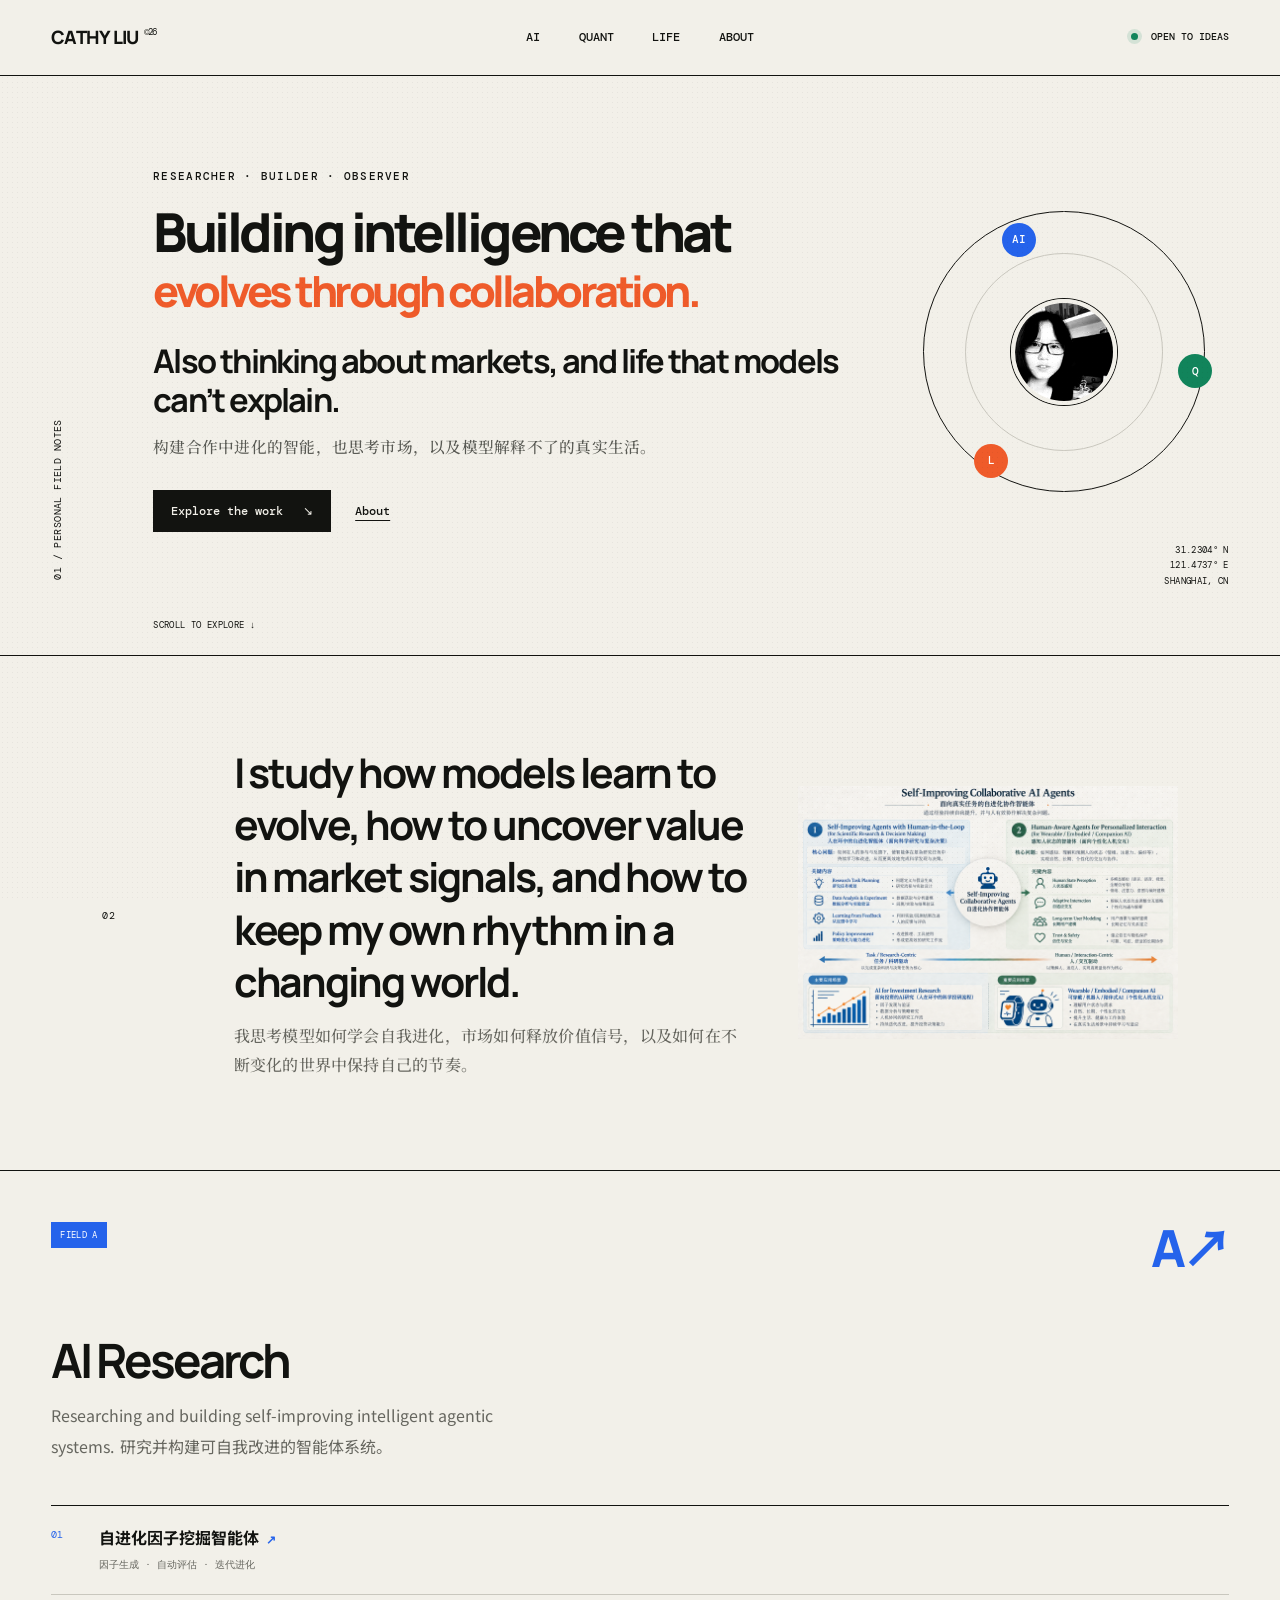
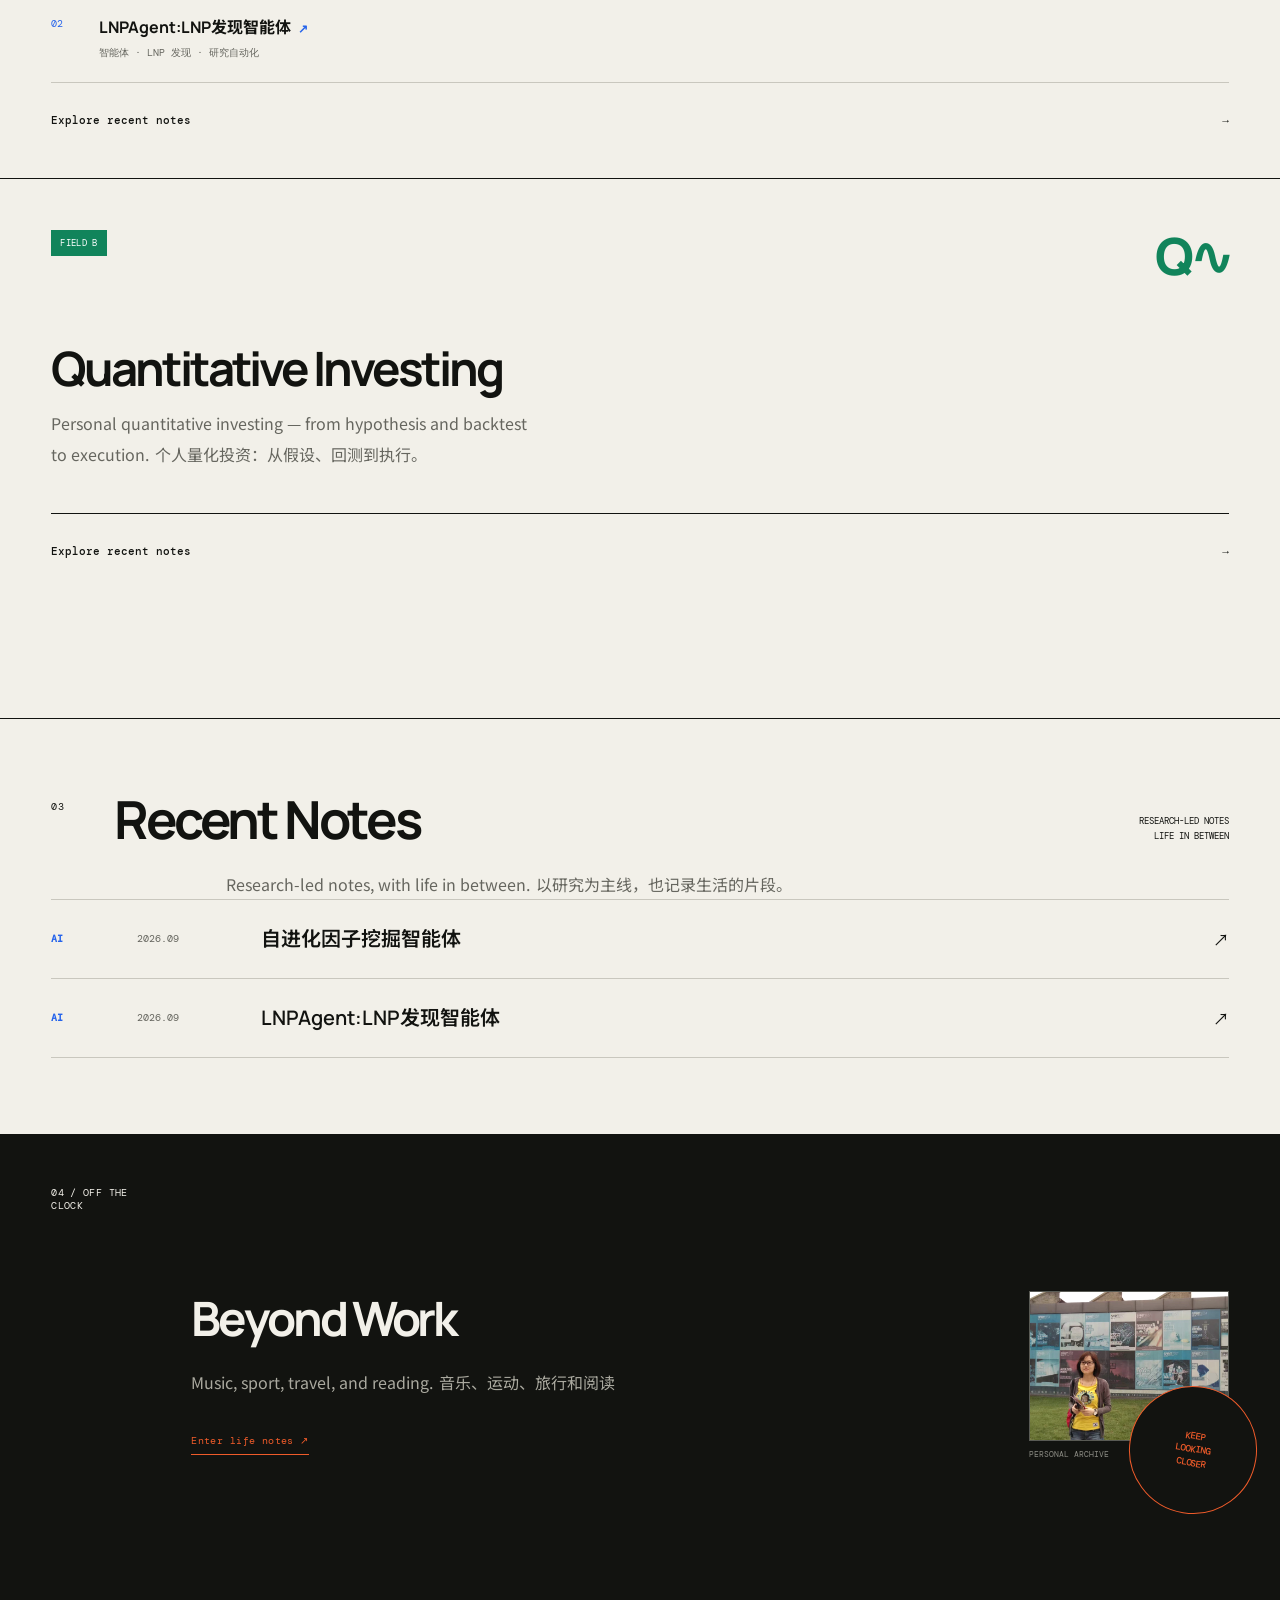
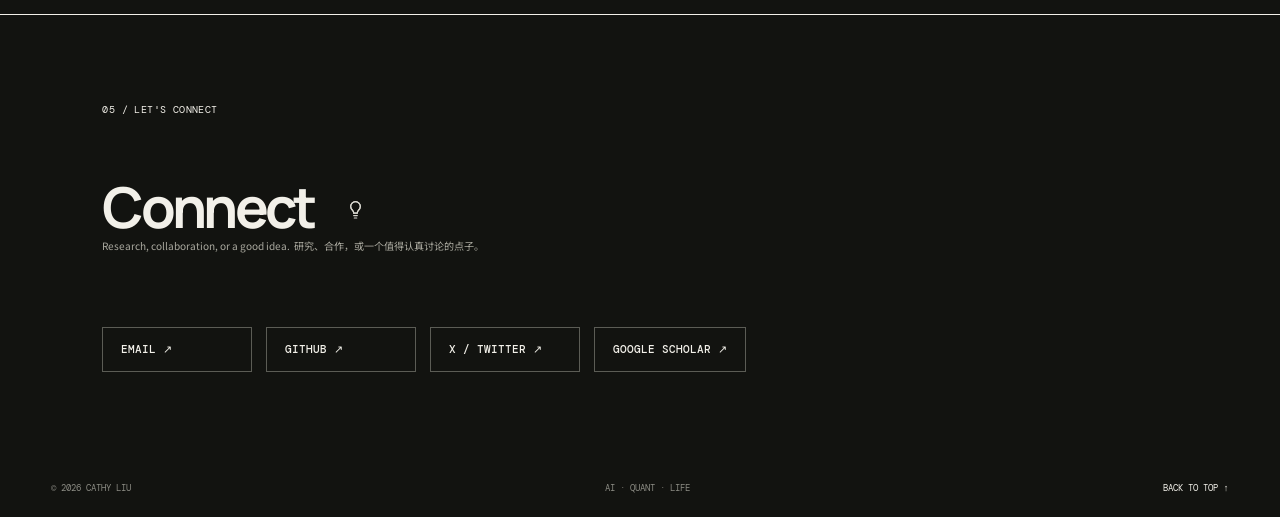
==== index.html @ 8b27469a "style: integrate contact bulb" ====
<!DOCTYPE html>
<html lang="en">
<head>
  <meta charset="UTF-8" />
  <meta name="viewport" content="width=device-width, initial-scale=1.0" />
  <title>Cathy Liu · AI / Quant / Life</title>
  <meta name="description" content="Cathy Liu builds intelligence for discovery, and thinks about markets and life beyond what models explain." />
  <link rel="preconnect" href="https://fonts.googleapis.com">
  <link rel="preconnect" href="https://fonts.gstatic.com" crossorigin>
  <link href="https://fonts.googleapis.com/css2?family=DM+Mono:wght@400;500&family=Manrope:wght@500;600;700;800&family=Noto+Sans+SC:wght@400;500;700;900&family=Noto+Serif+SC:wght@400;500;600&display=swap" rel="stylesheet">
  <link rel="stylesheet" href="styles.css?v=20260930-14" />
</head>
<body>
  <header class="site-header">
    <a class="wordmark" href="#top" aria-label="Back to home">CATHY LIU<span>©26</span></a>
    <nav class="nav-links" aria-label="Primary navigation">
      <a href="#ai">AI</a>
      <a href="#quant">QUANT</a>
      <a href="#life">LIFE</a>
      <a href="#contact">ABOUT</a>
    </nav>
    <span class="availability"><i></i> OPEN TO IDEAS</span>
  </header>

  <main id="top">
    <section class="hero" aria-labelledby="hero-title">
      <div class="hero-index mono">01 / PERSONAL FIELD NOTES</div>
      <div class="hero-copy">
        <p class="eyebrow">RESEARCHER · BUILDER · OBSERVER</p>
        <h1 id="hero-title">Building intelligence that<br><em>evolves through collaboration.</em></h1>
        <p class="hero-thought">Also thinking about markets, and life that models can’t explain.<span class="translation" lang="zh-CN">构建合作中进化的智能，也思考市场，以及模型解释不了的真实生活。</span></p>
        <div class="hero-actions">
          <a class="primary-link" href="#work">Explore the work <span>↘</span></a>
          <a class="text-link" href="#contact">About</a>
        </div>
      </div>
      <aside class="hero-aside" aria-label="Research coordinates">
        <div class="orbit">
          <span class="portrait-frame">
            <img class="portrait" src="assets/cathy-portrait.jpeg" alt="Cathy Liu 的黑白头像">
          </span>
          <span class="orbit-label label-ai">AI</span>
          <span class="orbit-label label-quant">Q</span>
          <span class="orbit-label label-life">L</span>
        </div>
        <div class="coordinates mono">31.2304° N<br>121.4737° E<br>SHANGHAI, CN</div>
      </aside>
      <div class="scroll-note mono">SCROLL TO EXPLORE ↓</div>
    </section>

    <section id="work" class="manifesto">
      <p class="section-number mono">02</p>
      <div class="manifesto-copy">
        <p>I study how models learn to evolve, how to uncover value in market signals, and how to keep my own rhythm in a changing world.<span class="translation" lang="zh-CN">我思考模型如何学会自我进化，市场如何释放价值信号，以及如何在不断变化的世界中保持自己的节奏。</span></p>
      </div>
      <figure class="research-direction">
        <img src="assets/my-research-direction-v2.png?v=20260930-6" alt="Research directions diagram">
      </figure>
    </section>

    <section class="research-grid" aria-label="Areas of work">
      <article id="ai" class="discipline discipline-ai">
        <div class="discipline-head"><span class="tag mono">FIELD A</span><span class="symbol">A↗</span></div>
        <h2>AI Research</h2>
        <p class="discipline-lead">Researching and building self-improving intelligent agentic systems.<span class="translation" lang="zh-CN">研究并构建可自我改进的智能体系统。</span></p>
        <ol class="project-list">
          <!-- AI_PROJECTS_START -->

          <li data-content-id="self-evolving-factor-agent" data-content-date="2026.09" data-section="ai" data-legacy-path="projects/self-evolving-factor-agent.html"><span>01</span><div><h3><a class="project-link" href="projects/ai/2026/self-evolving-factor-agent.html">自进化因子挖掘智能体</a></h3><p>因子生成 · 自动评估 · 迭代进化</p></div></li>
                    <li data-content-id="lnp-agent" data-content-date="2026-09-01" data-section="ai" data-legacy-path="projects/lnp-agent.html"><span>02</span><div><h3><a class="project-link" href="projects/ai/2026/lnp-agent.html">LNPAgent:LNP发现智能体</a></h3><p>智能体 · LNP 发现 · 研究自动化</p></div></li>
          <!-- AI_PROJECTS_END -->
        </ol>
        <a class="view-all" href="#notes">Explore recent notes <span>→</span></a>
      </article>

      <article id="quant" class="discipline discipline-quant">
        <div class="discipline-head"><span class="tag mono">FIELD B</span><span class="symbol">Q∿</span></div>
        <h2>Quantitative Investing</h2>
        <p class="discipline-lead">Personal quantitative investing — from hypothesis and backtest to execution.<span class="translation" lang="zh-CN">个人量化投资：从假设、回测到执行。</span></p>
        <ol class="project-list">
          <!-- QUANT_PROJECTS_START -->
          <!-- QUANT_PROJECTS_END -->
        </ol>
        <a class="view-all" href="#notes">Explore recent notes <span>→</span></a>
      </article>
    </section>

    <section id="notes" class="notes-section">
      <div class="section-heading">
        <div><span class="section-number mono">03</span><h2>Recent Notes</h2></div>
        <p>RESEARCH-LED NOTES<br>LIFE IN BETWEEN</p>
      </div>
      <p class="notes-intro">Research-led notes, with life in between.<span class="translation" lang="zh-CN">以研究为主线，也记录生活的片段。</span></p>
      <!-- RECENT_NOTES_START -->

      <a class="note-row" href="projects/ai/2026/self-evolving-factor-agent.html"><span class="note-kind ai-dot">AI</span><time datetime="2026-09">2026.09</time><h3>自进化因子挖掘智能体</h3><span class="arrow">↗</span></a>
            <a class="note-row" href="projects/ai/2026/lnp-agent.html"><span class="note-kind ai-dot">AI</span><time datetime="2026-09">2026.09</time><h3>LNPAgent:LNP发现智能体</h3><span class="arrow">↗</span></a>
      <!-- RECENT_NOTES_END -->
    </section>

    <section id="life" class="life-section">
      <div class="life-label mono">04 / OFF THE CLOCK</div>
      <a class="life-content life-title-link" href="life.html">
        <h2>Beyond Work</h2>
        <p>Music, sport, travel, and reading.<span class="translation" lang="zh-CN">音乐、运动、旅行和阅读</span></p>
        <span class="life-entry mono">Enter life notes ↗</span>
      </a>
      <figure class="life-photo">
        <img src="assets/cathy-life.jpg" alt="Cathy Liu 的生活照片">
        <figcaption><span>PERSONAL ARCHIVE</span><span>PHOTO / 2021</span></figcaption>
        <div class="life-stamp" aria-hidden="true">KEEP<br>LOOKING<br>CLOSER</div>
      </figure>
    </section>

    <section id="contact" class="contact-section">
      <p class="mono">05 / LET'S CONNECT</p>
      <h2><span class="contact-heading-content">Connect<span class="idea-light" role="img" aria-label="Light bulb that brightens on hover" tabindex="0">
        <svg viewBox="0 0 48 48" aria-hidden="true">
          <path class="idea-rays" d="M24 3v6M8.5 9.5l4.2 4.2M39.5 9.5l-4.2 4.2M4 24h6M38 24h6" />
          <path class="bulb-fill" d="M16 24a8 8 0 1 1 16 0c0 3.3-2 5.2-3.7 7.2-1 1.2-1.3 2.4-1.3 3.8h-6c0-1.4-.3-2.6-1.3-3.8C18 29.2 16 27.3 16 24Z" />
          <path class="bulb-outline" d="M16 24a8 8 0 1 1 16 0c0 3.3-2 5.2-3.7 7.2-1 1.2-1.3 2.4-1.3 3.8h-6c0-1.4-.3-2.6-1.3-3.8C18 29.2 16 27.3 16 24ZM21 39h6M22 43h4" />
        </svg>
      </span></span></h2>
      <p class="contact-intro">Research, collaboration, or a good idea.<span class="translation" lang="zh-CN">研究、合作，或一个值得认真讨论的点子。</span></p>
      <div class="contact-links">
        <a href="mailto:cathyliu41@gmail.com">EMAIL ↗</a>
        <a href="https://github.com/cathyliucx" target="_blank" rel="noreferrer">GITHUB ↗</a>
        <a href="https://x.com/cathyliucx" target="_blank" rel="noreferrer">X / TWITTER ↗</a>
        <a href="https://scholar.google.com/scholar?q=Cathy+Liu" target="_blank" rel="noreferrer">GOOGLE SCHOLAR ↗</a>
      </div>
    </section>
  </main>

  <footer>
    <span>© 2026 CATHY LIU</span>
    <span>AI · QUANT · LIFE</span>
    <a href="#top">BACK TO TOP ↑</a>
  </footer>
  <script src="script.js"></script>
</body>
</html>
---- styles.css ----
:root {
  --paper: #f2f0e9;
  --ink: #121310;
  --muted: #66665f;
  --line: #c9c7be;
  --ai: #2563eb;
  --quant: #11845b;
  --life: #ef5b2a;
  --mono: 'DM Mono', monospace;
  --display: 'Manrope', 'Noto Sans SC', sans-serif;
  --chinese-display: 'Noto Serif SC', 'Songti SC', serif;
}

* { box-sizing: border-box; }
html { scroll-behavior: smooth; }
body {
  margin: 0;
  background: var(--paper);
  color: var(--ink);
  font-family: 'Noto Sans SC', sans-serif;
  -webkit-font-smoothing: antialiased;
}
body::before {
  content: '';
  position: fixed;
  inset: 0;
  z-index: 10;
  pointer-events: none;
  opacity: .35;
  background-image: radial-gradient(rgba(18, 19, 16, .14) .55px, transparent .55px);
  background-size: 5px 5px;
}
a { color: inherit; }
.mono { font-family: var(--mono); letter-spacing: .04em; }

.site-header {
  position: sticky;
  top: 0;
  z-index: 20;
  height: 76px;
  padding: 0 clamp(20px, 4vw, 64px);
  display: grid;
  grid-template-columns: 1fr auto 1fr;
  align-items: center;
  border-bottom: 1px solid var(--ink);
  background: rgba(242, 240, 233, .92);
  backdrop-filter: blur(14px);
}
.wordmark {
  width: max-content;
  font: 800 1.15rem/1 var(--display);
  letter-spacing: -.04em;
  text-decoration: none;
}
.wordmark span { margin-left: 5px; font: 400 .56rem/1 var(--mono); vertical-align: top; }
.nav-links { display: flex; gap: clamp(18px, 3vw, 46px); }
.nav-links a { font: 500 .72rem/1 var(--mono); text-decoration: none; }
.nav-links a:hover { text-decoration: underline; text-underline-offset: 5px; }
.availability { justify-self: end; font: 500 .63rem/1 var(--mono); }
.availability i { display: inline-block; width: 7px; height: 7px; margin-right: 7px; border-radius: 50%; background: var(--quant); box-shadow: 0 0 0 4px rgba(17,132,91,.13); }

main, footer { width: min(1480px, 100%); margin: 0 auto; }
.hero {
  min-height: min(580px, calc(100vh - 68px));
  padding: clamp(24px, 3vw, 42px) clamp(20px, 4vw, 64px) 24px;
  display: grid;
  grid-template-columns: 72px minmax(0, 1fr) minmax(220px, 28%);
  grid-template-rows: 1fr auto;
  gap: 30px;
  border-bottom: 1px solid var(--ink);
}
.hero-index { padding-top: 9px; font-size: .65rem; writing-mode: vertical-rl; transform: rotate(180deg); }
.hero-copy { align-self: center; padding: 2vh 0; }
.eyebrow { margin: 0 0 22px; font: 500 .67rem/1 var(--mono); letter-spacing: .12em; }
h1, h2 { font-family: var(--display); letter-spacing: -.065em; }
h1 { margin: 0; max-width: 720px; font-size: clamp(2.35rem, 4.2vw, 4rem); line-height: 1.03; font-weight: 800; }
h1 em, .life-content em, .contact-section em { color: var(--life); font-style: normal; }
h1 > em { display: inline-block; font-size: .8em; }
.intro { max-width: 590px; margin: 28px 0 0; color: #3d3e39; font-size: clamp(.92rem, 1.1vw, 1.02rem); line-height: 1.8; }
.hero-thought { max-width: 700px; margin: 26px 0 0; color: var(--ink); font: 700 clamp(1.5rem, 2.55vw, 2.45rem)/1.22 var(--display); letter-spacing: -.055em; }
.translation { display: inline; margin-left: .42em; color: var(--muted); font: 500 .68em/1.7 'Noto Sans SC', sans-serif; letter-spacing: 0; }
.hero-thought .translation { display: block; max-width: 540px; margin: .72em 0 0; color: #595a54; font: 500 clamp(.98rem, 1.15vw, 1.12rem)/1.8 var(--chinese-display); letter-spacing: .015em; }
.notes-intro .translation, .discipline-lead .translation, .life-content p .translation, .contact-intro .translation { margin-left: .35em; font: inherit; letter-spacing: 0; }
.discipline h2 .translation, .section-heading h2 .translation, .life-content h2 .translation, .contact-section h2 .translation { font-size: .32em; }
.life-content .translation, .contact-section .translation { color: #aaa99f; }
.hero-actions { display: flex; align-items: center; gap: 24px; margin-top: 30px; }
.primary-link { min-width: 178px; padding: 15px 18px; display: flex; justify-content: space-between; background: var(--ink); color: var(--paper); font: 500 .78rem/1 var(--mono); text-decoration: none; }
.primary-link span { transition: transform .2s ease; }
.primary-link:hover span { transform: translate(3px, 3px); }
.text-link { font: 500 .76rem/1 var(--mono); text-underline-offset: 5px; }
.hero-aside { position: relative; display: grid; place-items: center; }
.orbit { position: relative; width: min(22vw, 300px); aspect-ratio: 1; border: 1px solid var(--ink); border-radius: 50%; display: grid; place-items: center; }
.orbit::before, .orbit::after { content: ''; position: absolute; border: 1px solid var(--line); border-radius: 50%; }
.orbit::before { width: 70%; height: 70%; }
.orbit::after { width: 38%; height: 38%; }
.portrait-frame {
  position: relative;
  z-index: 2;
  width: 38%;
  aspect-ratio: 1;
  border-radius: 50%;
  border: 4px solid var(--paper);
  box-shadow: 0 0 0 1px var(--ink);
}
.portrait {
  display: block;
  width: 100%;
  height: 100%;
  border-radius: 50%;
  object-fit: cover;
  filter: grayscale(1) contrast(1.08);
}
.orbit-label { position: absolute; display: grid; place-items: center; width: 34px; height: 34px; color: white; border-radius: 50%; font: 500 .7rem/1 var(--mono); }
.label-ai { top: 4%; left: 28%; background: var(--ai); }
.label-quant { right: -3%; top: 51%; background: var(--quant); }
.label-life { bottom: 5%; left: 18%; background: var(--life); }
.coordinates { position: absolute; right: 0; bottom: 0; font-size: .57rem; line-height: 1.7; text-align: right; }
.scroll-note { grid-column: 2; font-size: .58rem; }

.manifesto { padding: clamp(54px, 7vw, 100px) clamp(20px, 8vw, 130px); display: grid; grid-template-columns: 80px minmax(0, 1fr) minmax(240px, 380px); gap: clamp(28px, 4vw, 72px); align-items: center; border-bottom: 1px solid var(--ink); }
.section-number { margin: 5px 0 0; font-size: .65rem; }
.manifesto-copy p { max-width: 760px; margin: 0; font: 700 clamp(1.6rem, 3.2vw, 3.4rem)/1.28 var(--display); letter-spacing: -.05em; }
.manifesto-copy .translation { display: block; max-width: 640px; margin: .82em 0 0; color: var(--muted); font: 500 clamp(1rem, 1.25vw, 1.2rem)/1.85 var(--chinese-display); letter-spacing: .015em; }
.research-direction { margin: 0; }
.research-direction img { display: block; width: 100%; max-height: 340px; object-fit: contain; }

.research-grid { display: grid; grid-template-columns: 1fr; border-bottom: 1px solid var(--ink); }
.discipline { position: relative; min-height: 540px; padding: clamp(30px, 4vw, 52px); }
.discipline + .discipline { border-top: 1px solid var(--ink); }
.discipline-ai { --field: var(--ai); }
.discipline-quant { --field: var(--quant); }
.discipline-head { display: flex; justify-content: space-between; align-items: flex-start; }
.tag { padding: 7px 9px; background: var(--field); color: white; font-size: .58rem; }
.symbol { color: var(--field); font: 800 clamp(2.2rem, 4vw, 4rem)/1 var(--display); letter-spacing: -.08em; }
.discipline h2 { margin: clamp(40px, 5vw, 64px) 0 16px; font-size: clamp(2.2rem, 3.7vw, 3.8rem); line-height: 1; }
.discipline-lead { max-width: 490px; min-height: 0; margin: 0 0 44px; color: var(--muted); font-size: 1rem; line-height: 1.9; }
.project-list { padding: 0; margin: 0; list-style: none; border-top: 1px solid var(--ink); }
.project-list li { padding: 22px 0; display: grid; grid-template-columns: 48px 1fr; border-bottom: 1px solid var(--line); }
.project-list li > span { font: 400 .62rem/1.5 var(--mono); color: var(--field); }
.project-list h3 { margin: 0 0 7px; font: 700 1rem/1.35 var(--display); }
.project-link { text-decoration: none; }
.project-link::after { content: ' ↗'; color: var(--field); font-family: var(--mono); font-size: .72em; }
.project-link:hover { color: var(--field); }
.project-list p { margin: 0; color: var(--muted); font: 400 .63rem/1.5 var(--mono); }
.view-all { margin-top: 32px; display: flex; justify-content: space-between; font: 500 .69rem/1 var(--mono); text-decoration: none; }
.view-all:hover { color: var(--field); }

.notes-section { padding: clamp(48px, 6vw, 76px) clamp(20px, 4vw, 64px); border-bottom: 1px solid var(--ink); }
.section-heading { margin-bottom: 48px; display: flex; justify-content: space-between; align-items: end; }
.section-heading > div { display: flex; gap: 50px; align-items: start; }
.section-heading h2 { margin: 0; font-size: clamp(2.2rem, 4.1vw, 4.25rem); line-height: .95; }
.section-heading > p { margin: 0; font: 400 .58rem/1.65 var(--mono); text-align: right; }
.notes-intro { max-width: 650px; margin: -24px 0 0 175px; color: var(--muted); font-size: 1rem; line-height: 1.9; }
.note-row { padding: 25px 0; display: grid; grid-template-columns: 70px 108px 1fr 30px; align-items: center; gap: 16px; border-top: 1px solid var(--line); color: inherit; text-decoration: none; }
.note-row:last-child { border-bottom: 1px solid var(--line); }
.note-row time { color: var(--muted); font: 400 .64rem/1 var(--mono); }
.note-kind { justify-self: start; font: 600 .64rem/1 var(--mono); }
.ai-dot { color: var(--ai); }
.quant-dot { color: var(--quant); }
.life-dot { color: var(--life); }
.note-row h3 { margin: 0; font: 600 clamp(.95rem, 1.6vw, 1.25rem)/1.4 var(--display); }
.note-row .arrow { justify-self: end; transition: transform .2s; }
.note-row:hover .arrow { transform: translate(4px, -4px); }

.life-section { min-height: 480px; padding: clamp(40px, 4vw, 56px) clamp(20px, 4vw, 64px); display: grid; grid-template-columns: 110px 1fr 200px; gap: 30px; align-items: center; background: var(--ink); color: var(--paper); border-bottom: 1px solid var(--paper); }
.life-label { align-self: start; font-size: .6rem; }
.life-title-link { text-decoration: none; }
.life-content h2 { margin: 0 0 24px; font-size: clamp(2.25rem, 3.7vw, 4rem); line-height: 1.03; }
.life-content p, .contact-intro { color: #aaa99f; font-size: 1rem; font-weight: 400; line-height: 1.9; }
.life-content p { max-width: 590px; margin: 0; }
.life-entry { display: inline-block; margin-top: 36px; padding-bottom: 7px; border-bottom: 1px solid var(--life); color: var(--life); font-size: .65rem; }
.life-title-link:hover .life-entry { color: var(--paper); border-color: var(--paper); }
.life-photo {
  position: relative;
  width: min(100%, 300px);
  margin: 0;
  justify-self: end;
}
.life-photo img {
  display: block;
  width: 100%;
  aspect-ratio: 4 / 3;
  object-fit: cover;
  filter: saturate(.82) contrast(1.06);
  image-rendering: auto;
  border: 1px solid #5b5c55;
}
.life-photo figcaption {
  display: flex;
  justify-content: space-between;
  margin-top: 9px;
  color: #8c8c84;
  font: 400 .5rem/1 var(--mono);
}
.life-stamp {
  position: absolute;
  right: -28px;
  bottom: -56px;
  width: 128px;
  height: 128px;
  display: grid;
  place-items: center;
  border: 1px solid var(--life);
  border-radius: 50%;
  background: var(--ink);
  color: var(--life);
  font: 500 .58rem/1.45 var(--mono);
  text-align: center;
  transform: rotate(9deg);
}

.contact-section { padding: clamp(62px, 7vw, 88px) clamp(20px, 8vw, 130px); background: var(--ink); color: var(--paper); }
.contact-section > p { margin: 0 0 62px; font-size: .63rem; }
.contact-section h2 { max-width: 760px; margin: 0; font-size: clamp(2.4rem, 4.4vw, 4.5rem); line-height: 1.03; }
.contact-heading-content { display: inline-flex; align-items: center; white-space: nowrap; }
.contact-section h2 .idea-light { margin-left: .36em; vertical-align: .08em; }
.contact-intro { max-width: 650px; margin: 34px 0 0; }
.idea-light { flex: 0 0 auto; width: 42px; height: 42px; display: grid; place-items: center; color: #d9d8d0; background: transparent; border: 0; cursor: default; outline: none; transition: color .24s ease, transform .24s ease; }
.idea-light svg { width: 29px; height: 29px; overflow: visible; transition: filter .24s ease; }
.idea-light path { fill: none; stroke: currentColor; stroke-width: 2; stroke-linecap: round; stroke-linejoin: round; }
.idea-light .bulb-fill { fill: transparent; transition: fill .24s ease; }
.idea-light .idea-rays { stroke: currentColor; opacity: 0; transition: opacity .24s ease; }
.idea-light:hover, .idea-light:focus-visible { color: #ffd24d; transform: translateY(-3px); }
.idea-light:hover svg, .idea-light:focus-visible svg { filter: drop-shadow(0 0 5px rgba(255, 210, 77, .9)) drop-shadow(0 0 15px rgba(255, 210, 77, .65)); }
.idea-light:hover .bulb-fill, .idea-light:focus-visible .bulb-fill { fill: #ffd24d; }
.idea-light:hover .idea-rays, .idea-light:focus-visible .idea-rays { opacity: 1; }
.contact-links { margin-top: 72px; display: flex; gap: 14px; flex-wrap: wrap; }
.contact-links a, .contact-channel { min-width: 150px; padding: 16px 18px; border: 1px solid #5b5c55; font: 500 .68rem/1 var(--mono); text-decoration: none; }
.contact-links a { transition: background .2s, color .2s; }
.contact-channel { display: inline-flex; align-items: center; gap: 9px; color: var(--paper); }
.contact-channel small { color: #8c8c84; font: 500 .7rem/1 'Noto Sans SC', sans-serif; }
.contact-links a:hover { background: var(--paper); color: var(--ink); }
footer { padding: 24px clamp(20px, 4vw, 64px); display: flex; justify-content: space-between; background: var(--ink); color: #8c8c84; font: 400 .58rem/1 var(--mono); }
footer a { color: var(--paper); text-decoration: none; }

@media (max-width: 900px) {
  .site-header { grid-template-columns: 1fr auto; }
  .availability { display: none; }
  .hero { min-height: auto; grid-template-columns: 32px 1fr; }
  .hero-aside { grid-column: 2; min-height: 330px; }
  .orbit { width: 260px; }
  .scroll-note { grid-column: 2; }
  .manifesto { grid-template-columns: 60px minmax(0, 1fr); }
  .research-direction { grid-column: 2; width: min(100%, 420px); }
  .research-grid { grid-template-columns: 1fr; }
  .discipline { min-height: auto; }
  .discipline + .discipline { border-left: 0; border-top: 1px solid var(--ink); }
  .life-section { grid-template-columns: 1fr; }
  .life-photo { justify-self: start; margin-bottom: 48px; }
}

@media (max-width: 620px) {
  .site-header { height: 64px; padding: 0 18px; }
  .nav-links { gap: 13px; }
  .nav-links a { font-size: .58rem; }
  .hero { min-height: auto; padding: 25px 18px 38px; grid-template-columns: 1fr; }
  .hero-index { writing-mode: initial; transform: none; }
  .hero-copy { padding: 3vh 0; }
  h1 { font-size: clamp(2.35rem, 11vw, 3.1rem); }
  .intro { margin-top: 26px; }
  .hero-aside, .scroll-note { grid-column: 1; }
  .hero-aside { min-height: 270px; }
  .orbit { width: 215px; }
  .manifesto { padding: 66px 18px; grid-template-columns: 1fr; gap: 28px; }
  .research-direction { grid-column: 1; width: 100%; }
  .discipline { padding: 42px 18px 54px; }
  .discipline h2 { margin-top: 70px; }
  .discipline-lead { min-height: 0; margin-bottom: 42px; }
  .section-heading { align-items: start; }
  .section-heading > div { gap: 20px; }
  .section-heading > p { display: none; }
  .notes-intro { margin: -24px 0 42px; }
  .note-row { grid-template-columns: 58px 1fr 20px; grid-template-rows: auto auto; padding: 21px 0; gap: 6px 12px; }
  .note-kind { grid-column: 1; grid-row: 1 / 3; }
  .note-row time { grid-column: 2; grid-row: 2; }
  .note-row h3 { grid-column: 2; grid-row: 1; font-size: .92rem; }
  .note-row .arrow { grid-column: 3; grid-row: 1 / 3; }
  .life-section { min-height: 560px; padding: 52px 18px; }
  .life-photo { width: min(88%, 290px); }
  .life-stamp { right: -24px; bottom: -42px; width: 108px; height: 108px; }
  .contact-section { padding: 82px 18px; }
  .contact-section > p { margin-bottom: 42px; }
  .idea-light { width: 40px; height: 40px; }
  .contact-links { margin-top: 50px; }
  footer { padding: 22px 18px; gap: 12px; flex-wrap: wrap; }
  footer span:nth-child(2) { display: none; }
}

@media (prefers-reduced-motion: reduce) {
  html { scroll-behavior: auto; }
  * { transition: none !important; }
}
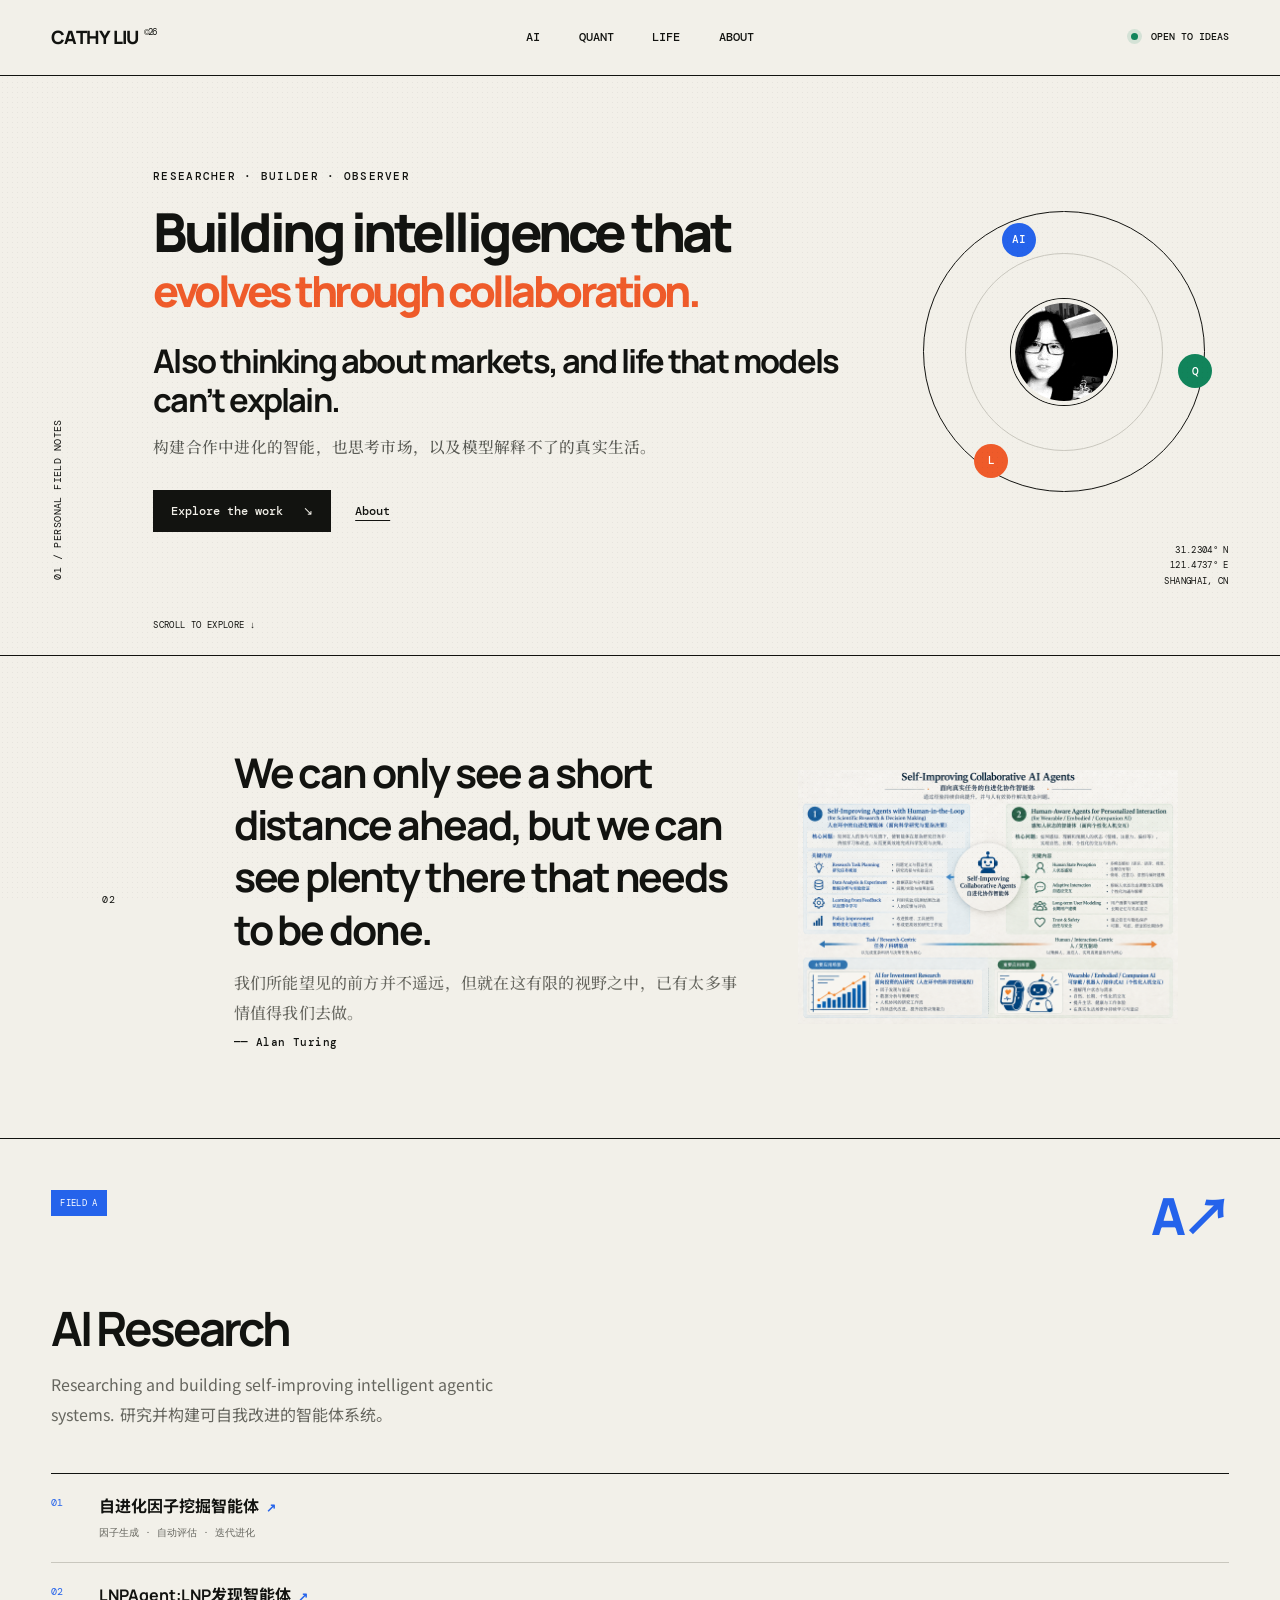
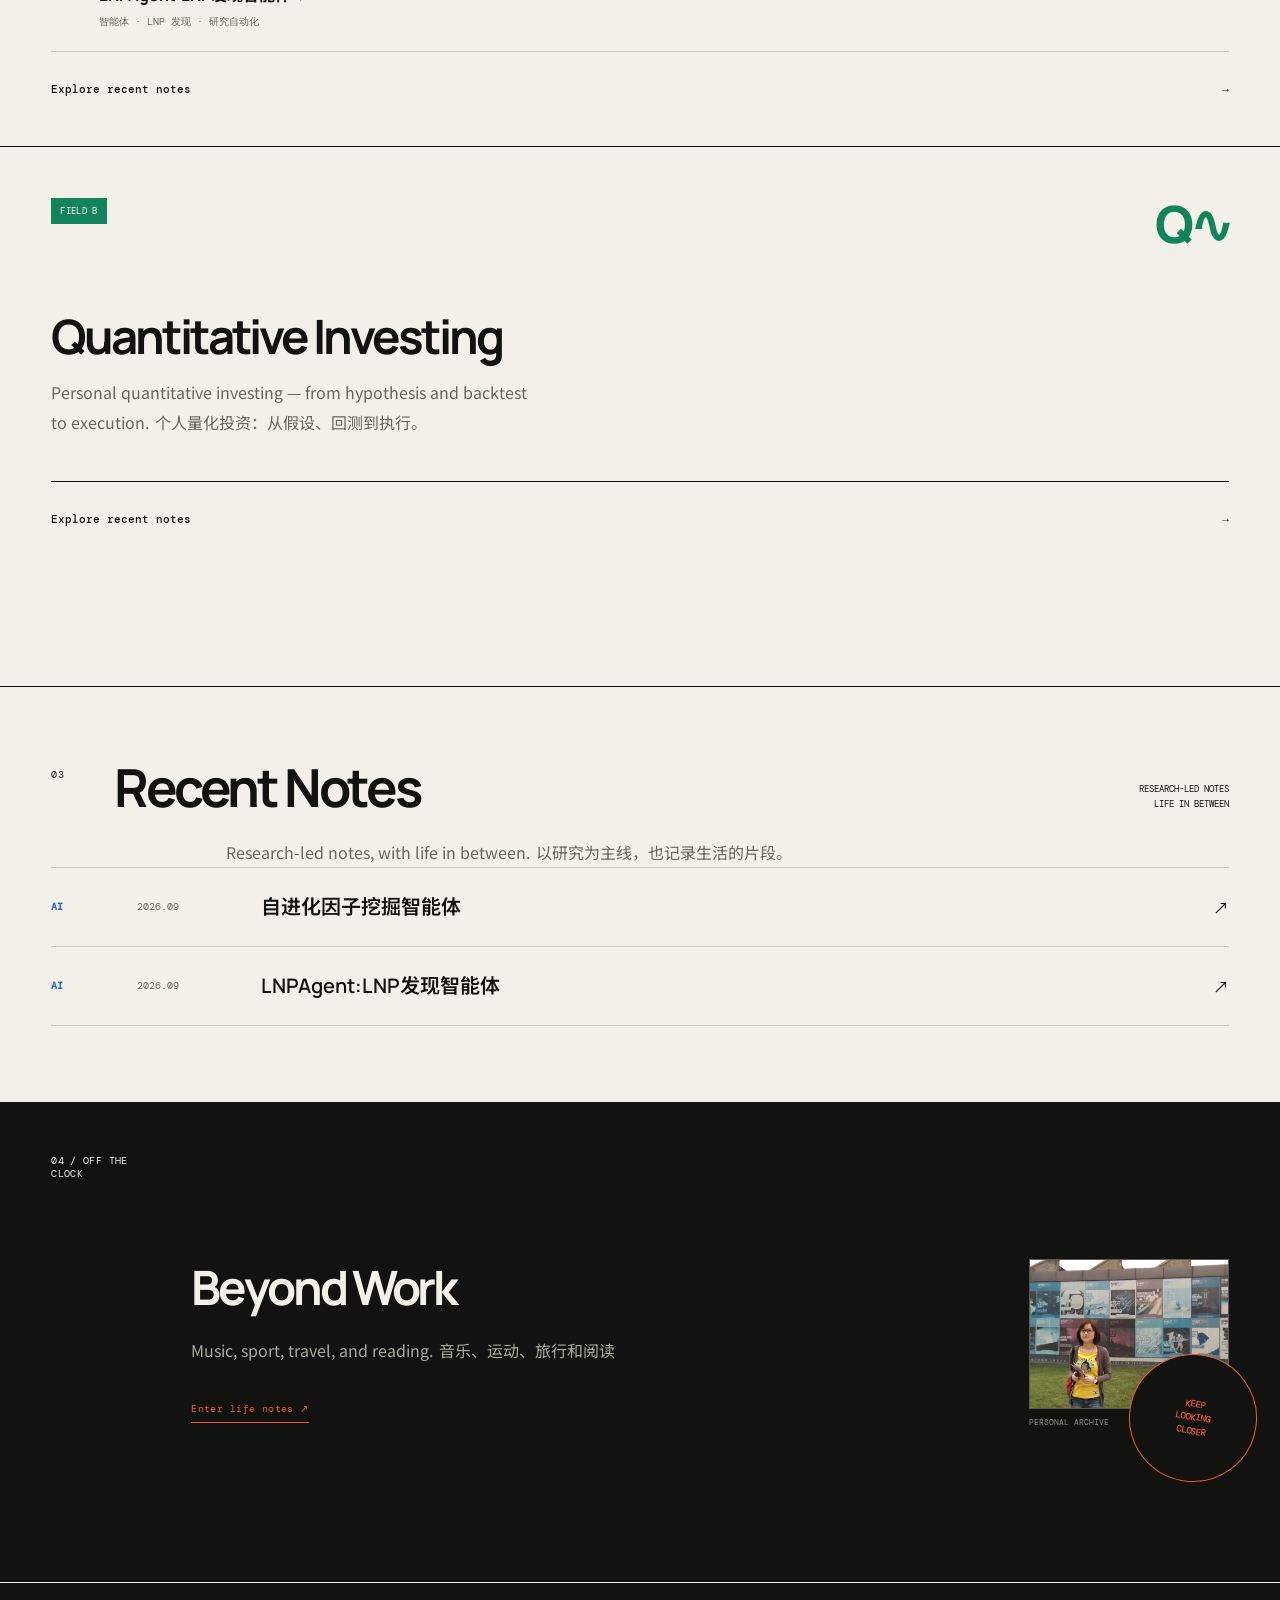
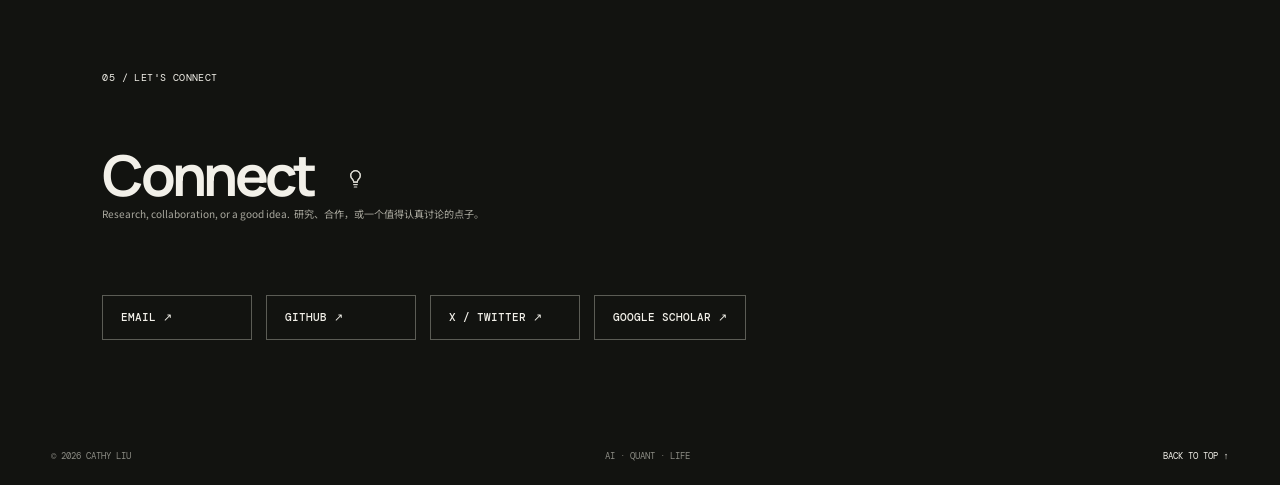
==== commit 41b3c4c7: "feat: add Turing quote to manifesto" ====
--- a/index.html
+++ b/index.html
@@ -8,7 +8,7 @@
   <link rel="preconnect" href="https://fonts.googleapis.com">
   <link rel="preconnect" href="https://fonts.gstatic.com" crossorigin>
   <link href="https://fonts.googleapis.com/css2?family=DM+Mono:wght@400;500&family=Manrope:wght@500;600;700;800&family=Noto+Sans+SC:wght@400;500;700;900&family=Noto+Serif+SC:wght@400;500;600&display=swap" rel="stylesheet">
-  <link rel="stylesheet" href="styles.css?v=20260930-14" />
+  <link rel="stylesheet" href="styles.css?v=20260930-15" />
 </head>
 <body>
   <header class="site-header">
@@ -51,7 +51,7 @@
     <section id="work" class="manifesto">
       <p class="section-number mono">02</p>
       <div class="manifesto-copy">
-        <p>I study how models learn to evolve, how to uncover value in market signals, and how to keep my own rhythm in a changing world.<span class="translation" lang="zh-CN">我思考模型如何学会自我进化，市场如何释放价值信号，以及如何在不断变化的世界中保持自己的节奏。</span></p>
+        <p>We can only see a short distance ahead, but we can see plenty there that needs to be done.<span class="translation" lang="zh-CN">我们所能望见的前方并不遥远，但就在这有限的视野之中，已有太多事情值得我们去做。<span class="quote-attribution">—— Alan Turing</span></span></p>
       </div>
       <figure class="research-direction">
         <img src="assets/my-research-direction-v2.png?v=20260930-6" alt="Research directions diagram">
--- a/styles.css
+++ b/styles.css
@@ -121,6 +121,7 @@
 .section-number { margin: 5px 0 0; font-size: .65rem; }
 .manifesto-copy p { max-width: 760px; margin: 0; font: 700 clamp(1.6rem, 3.2vw, 3.4rem)/1.28 var(--display); letter-spacing: -.05em; }
 .manifesto-copy .translation { display: block; max-width: 640px; margin: .82em 0 0; color: var(--muted); font: 500 clamp(1rem, 1.25vw, 1.2rem)/1.85 var(--chinese-display); letter-spacing: .015em; }
+.quote-attribution { display: block; margin-top: .9em; color: var(--ink); font: 500 .68em/1 var(--mono); letter-spacing: .04em; }
 .research-direction { margin: 0; }
 .research-direction img { display: block; width: 100%; max-height: 340px; object-fit: contain; }
 
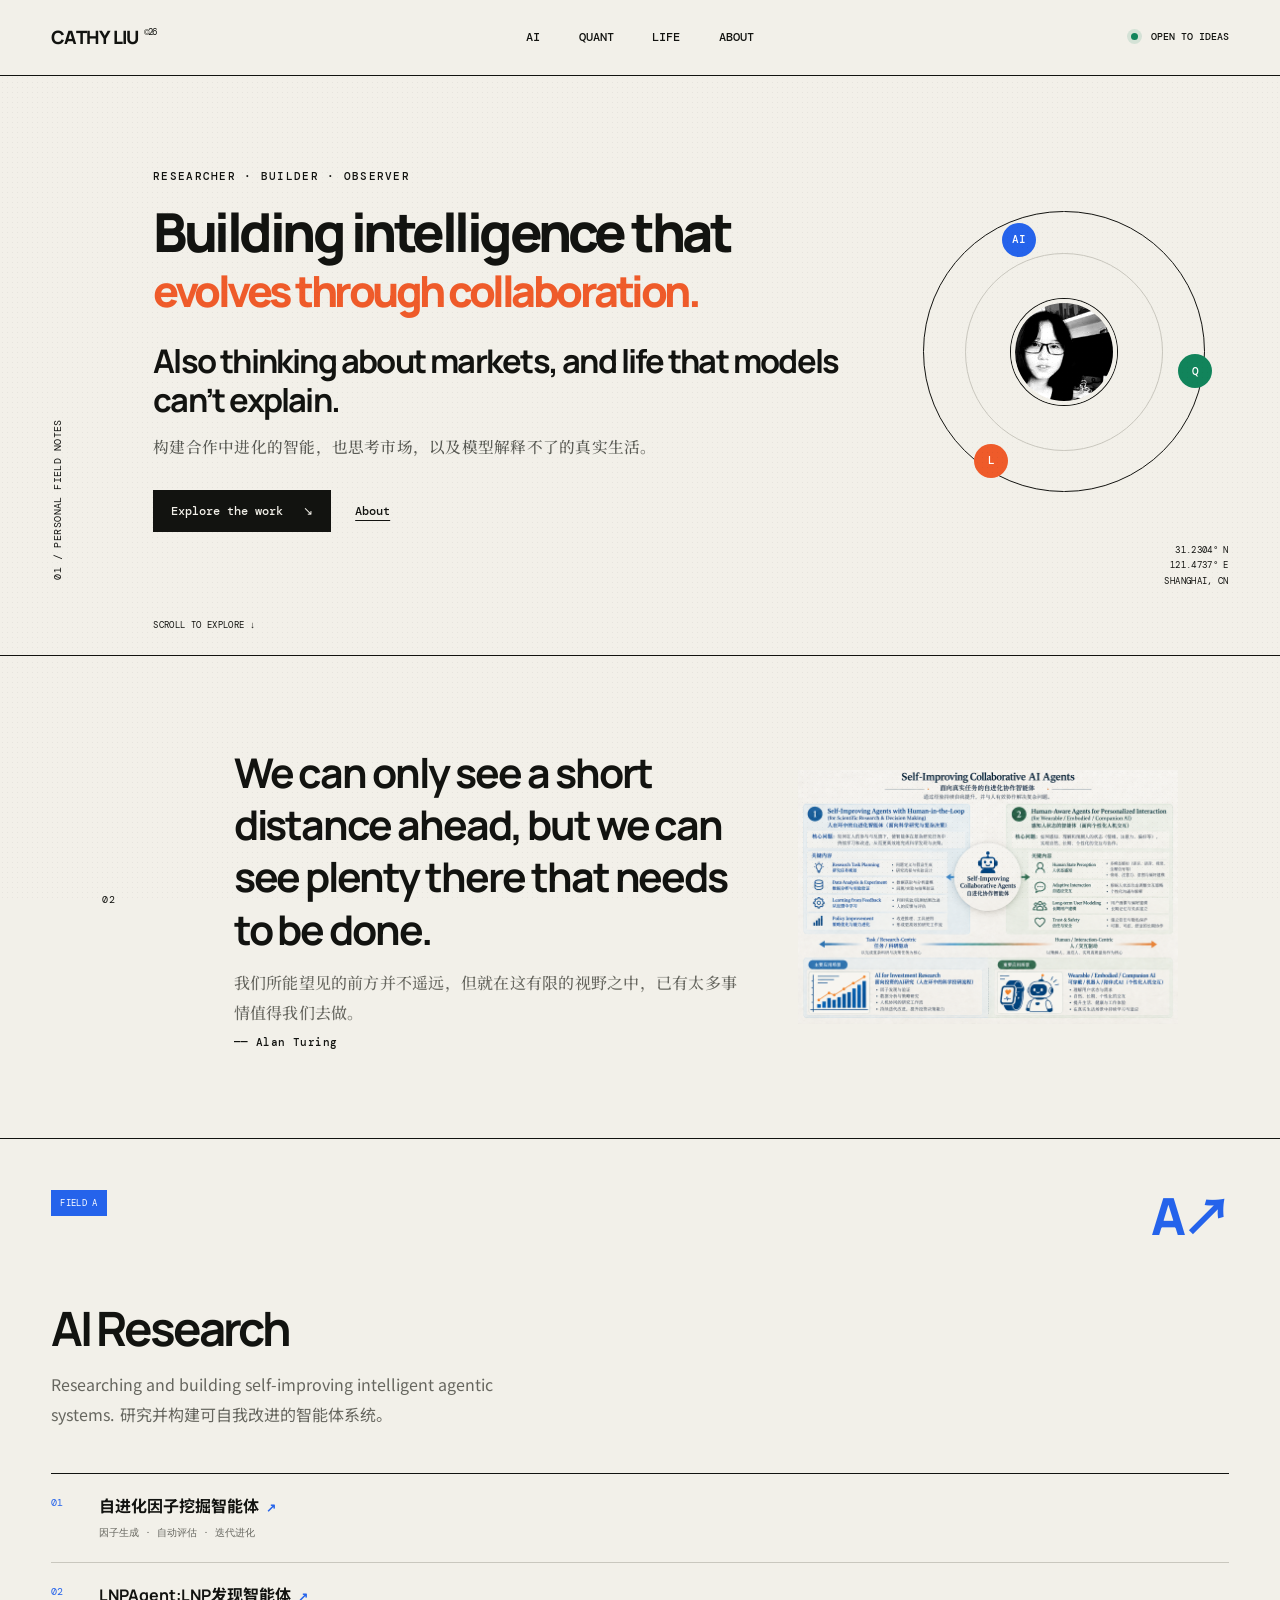
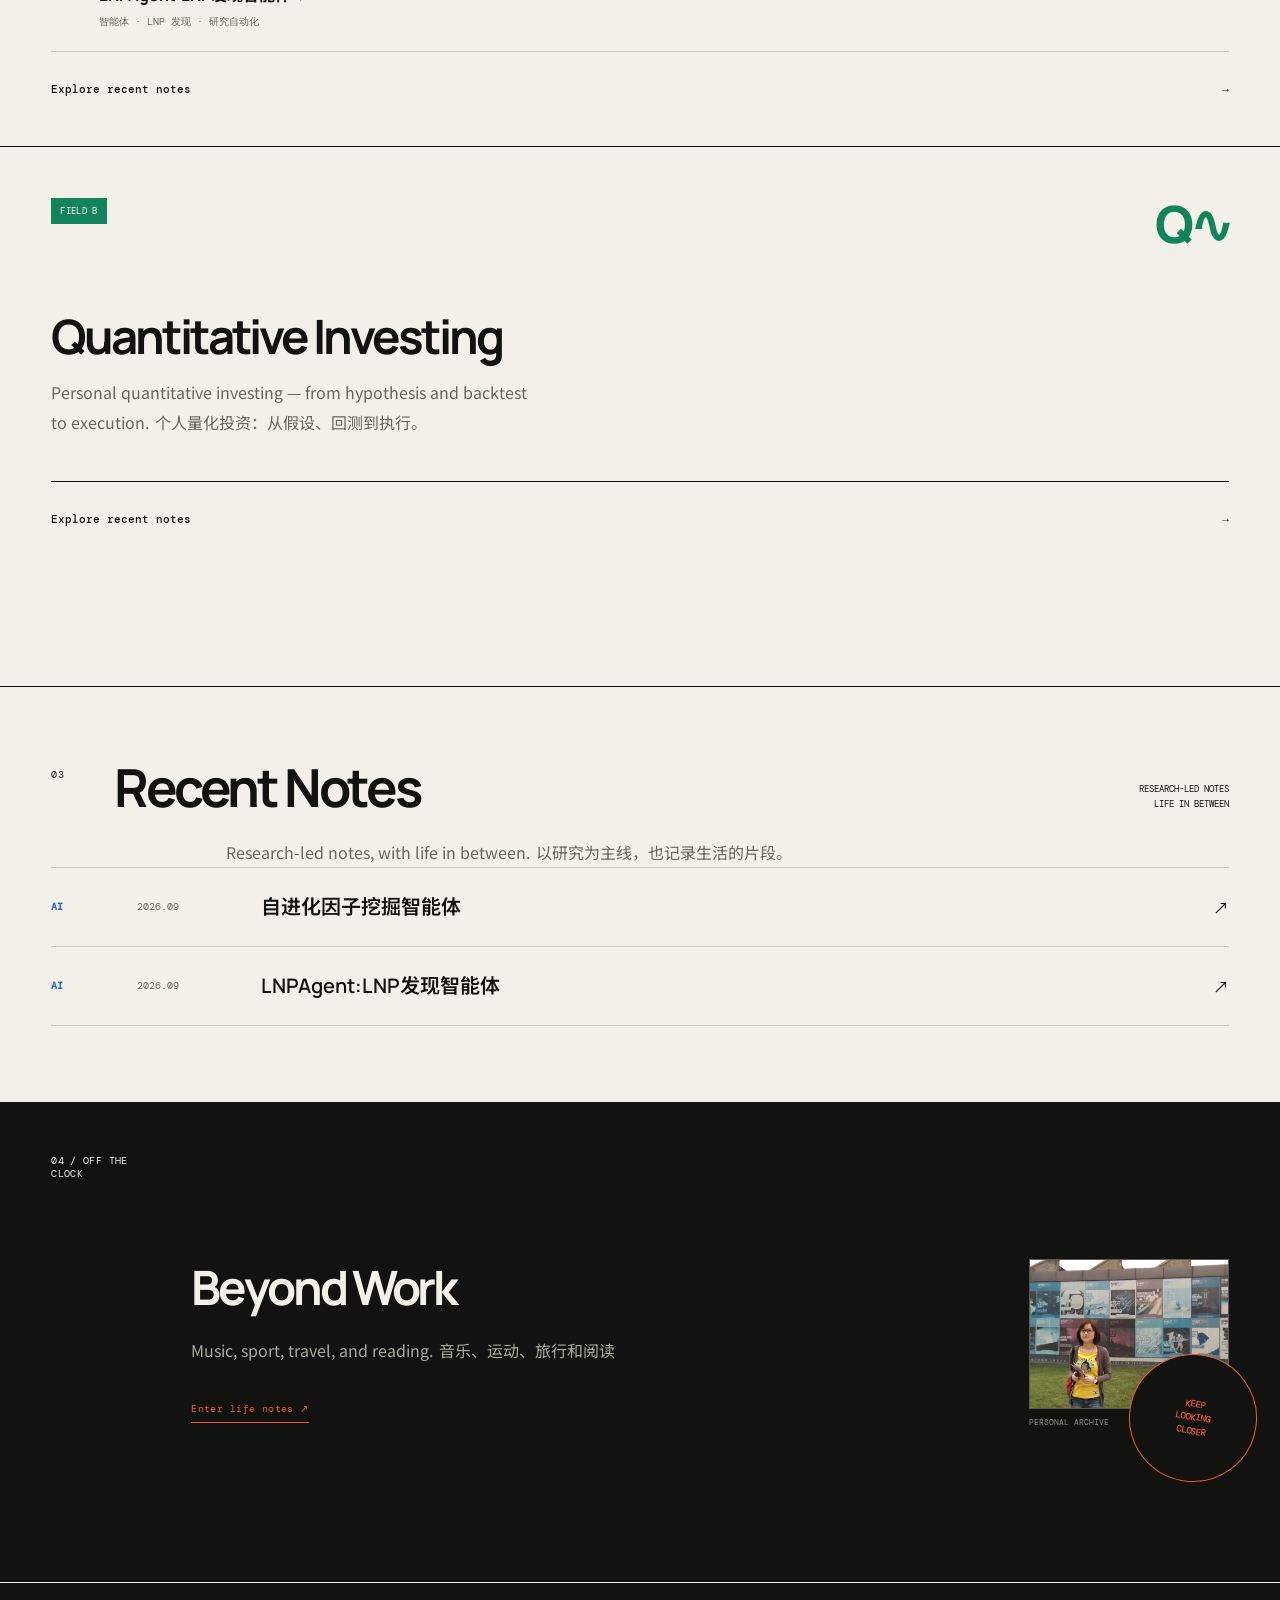
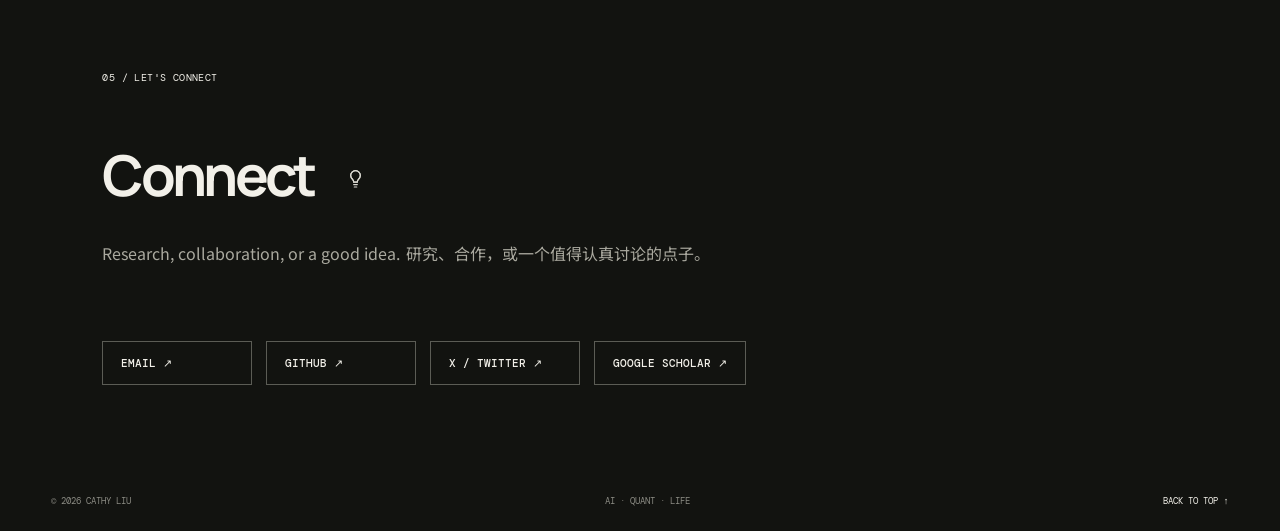
==== commit 23665166: "fix: restore contact body typography" ====
--- a/index.html
+++ b/index.html
@@ -8,7 +8,7 @@
   <link rel="preconnect" href="https://fonts.googleapis.com">
   <link rel="preconnect" href="https://fonts.gstatic.com" crossorigin>
   <link href="https://fonts.googleapis.com/css2?family=DM+Mono:wght@400;500&family=Manrope:wght@500;600;700;800&family=Noto+Sans+SC:wght@400;500;700;900&family=Noto+Serif+SC:wght@400;500;600&display=swap" rel="stylesheet">
-  <link rel="stylesheet" href="styles.css?v=20260930-15" />
+  <link rel="stylesheet" href="styles.css?v=20260930-16" />
 </head>
 <body>
   <header class="site-header">
--- a/styles.css
+++ b/styles.css
@@ -211,7 +211,7 @@
 }
 
 .contact-section { padding: clamp(62px, 7vw, 88px) clamp(20px, 8vw, 130px); background: var(--ink); color: var(--paper); }
-.contact-section > p { margin: 0 0 62px; font-size: .63rem; }
+.contact-section > .mono { margin: 0 0 62px; font-size: .63rem; }
 .contact-section h2 { max-width: 760px; margin: 0; font-size: clamp(2.4rem, 4.4vw, 4.5rem); line-height: 1.03; }
 .contact-heading-content { display: inline-flex; align-items: center; white-space: nowrap; }
 .contact-section h2 .idea-light { margin-left: .36em; vertical-align: .08em; }
@@ -280,7 +280,7 @@
   .life-photo { width: min(88%, 290px); }
   .life-stamp { right: -24px; bottom: -42px; width: 108px; height: 108px; }
   .contact-section { padding: 82px 18px; }
-  .contact-section > p { margin-bottom: 42px; }
+  .contact-section > .mono { margin-bottom: 42px; }
   .idea-light { width: 40px; height: 40px; }
   .contact-links { margin-top: 50px; }
   footer { padding: 22px 18px; gap: 12px; flex-wrap: wrap; }
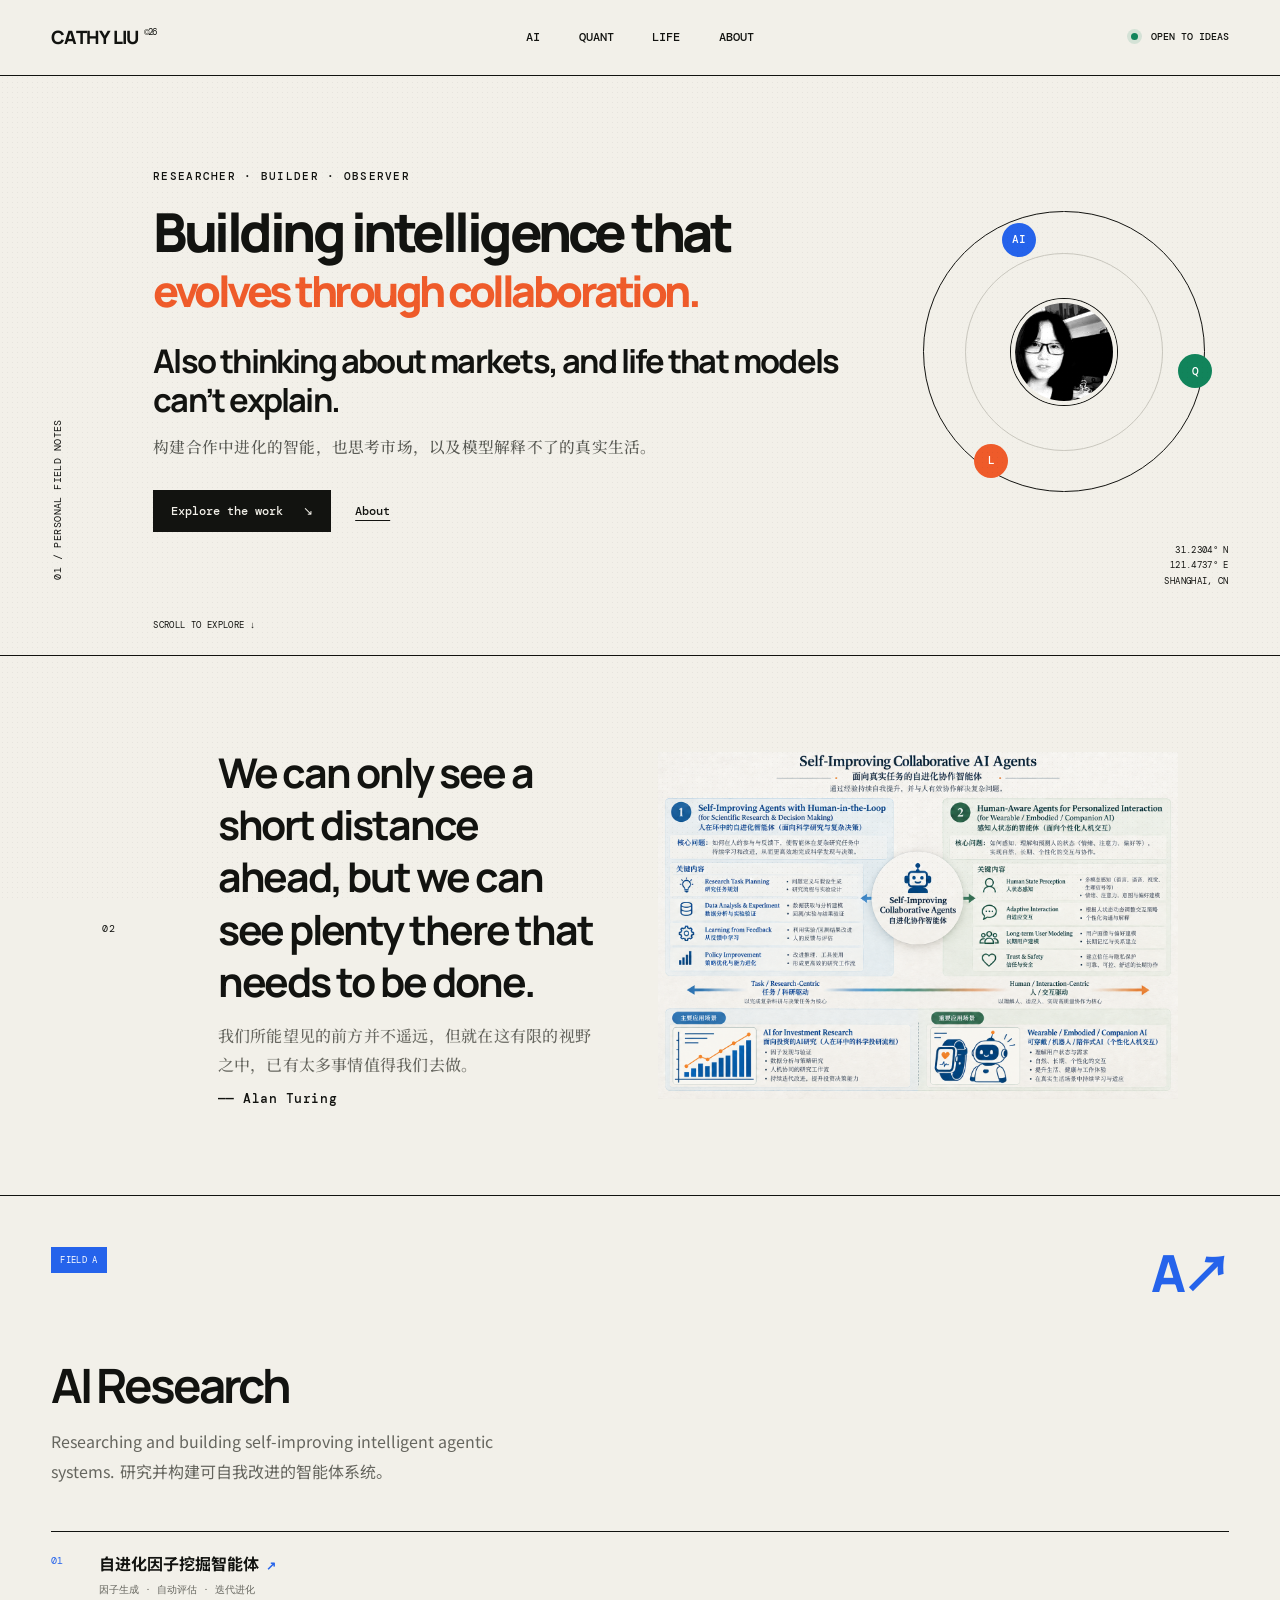
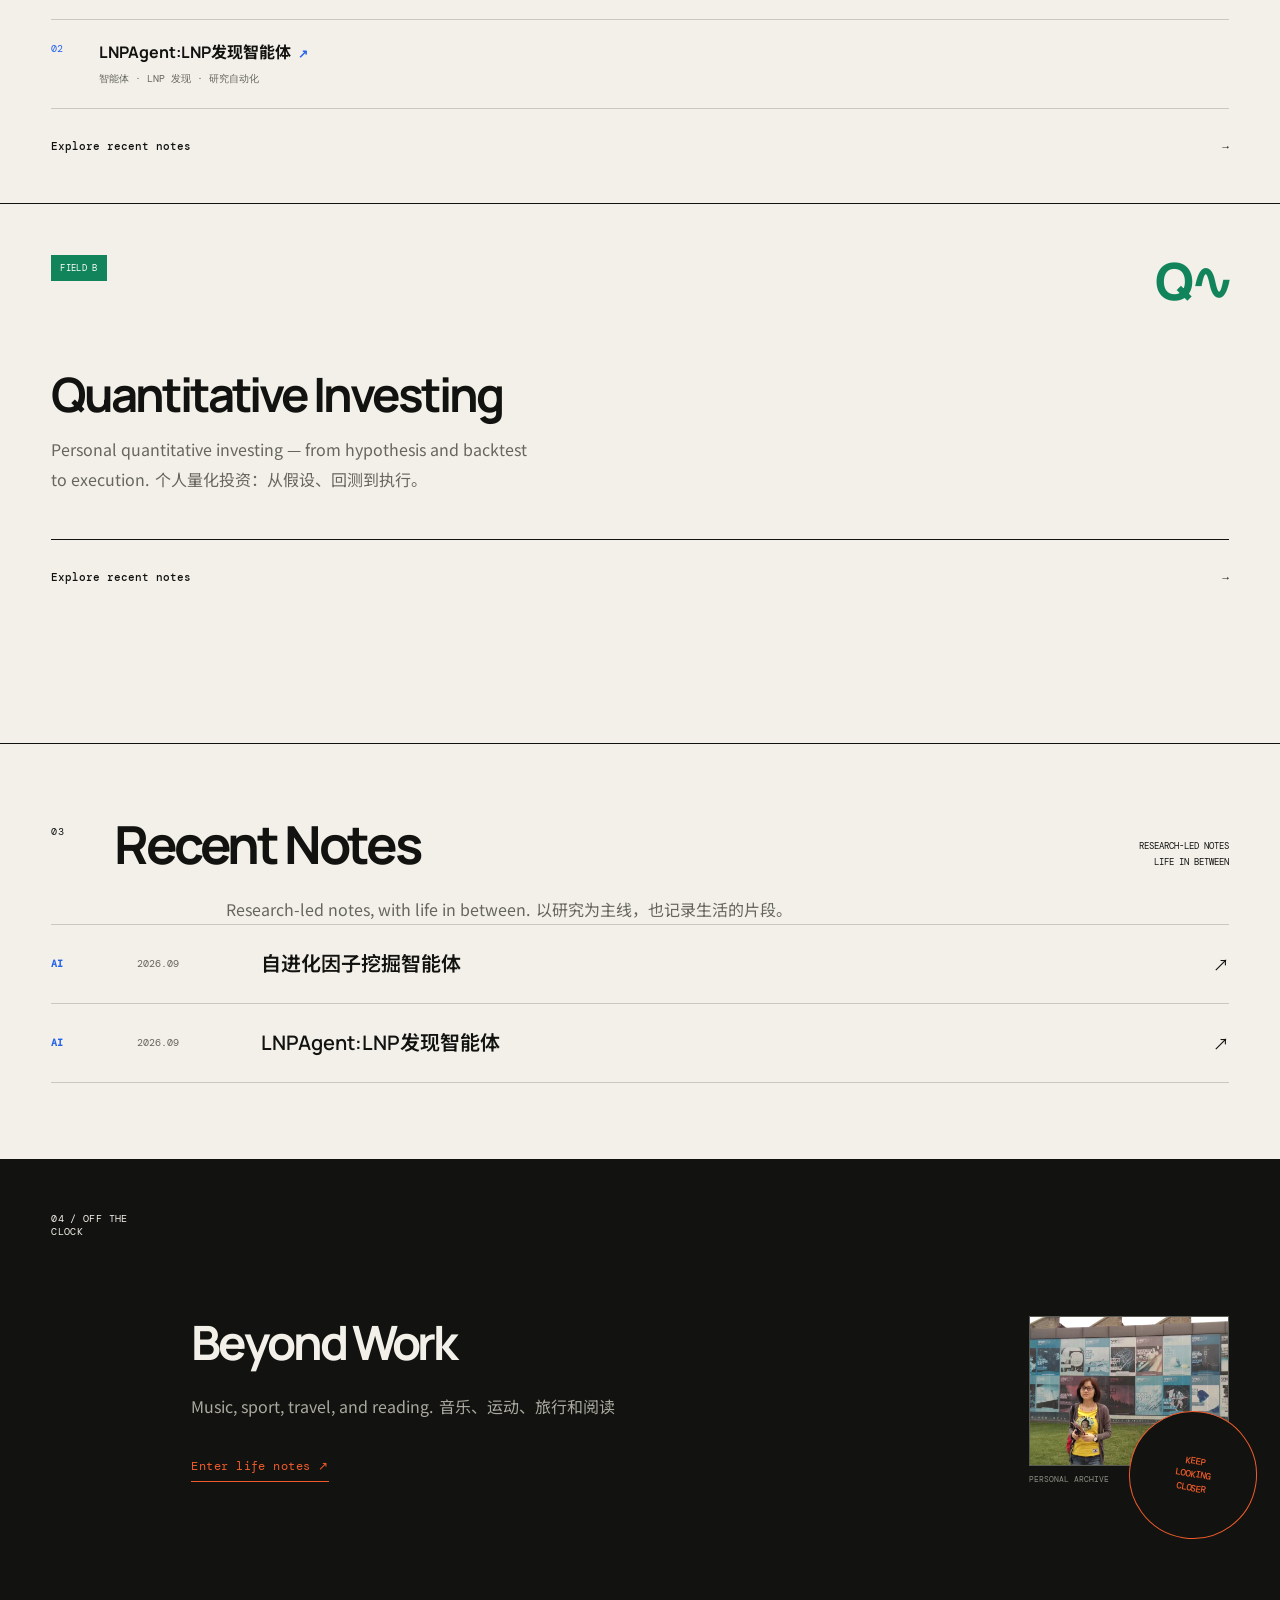
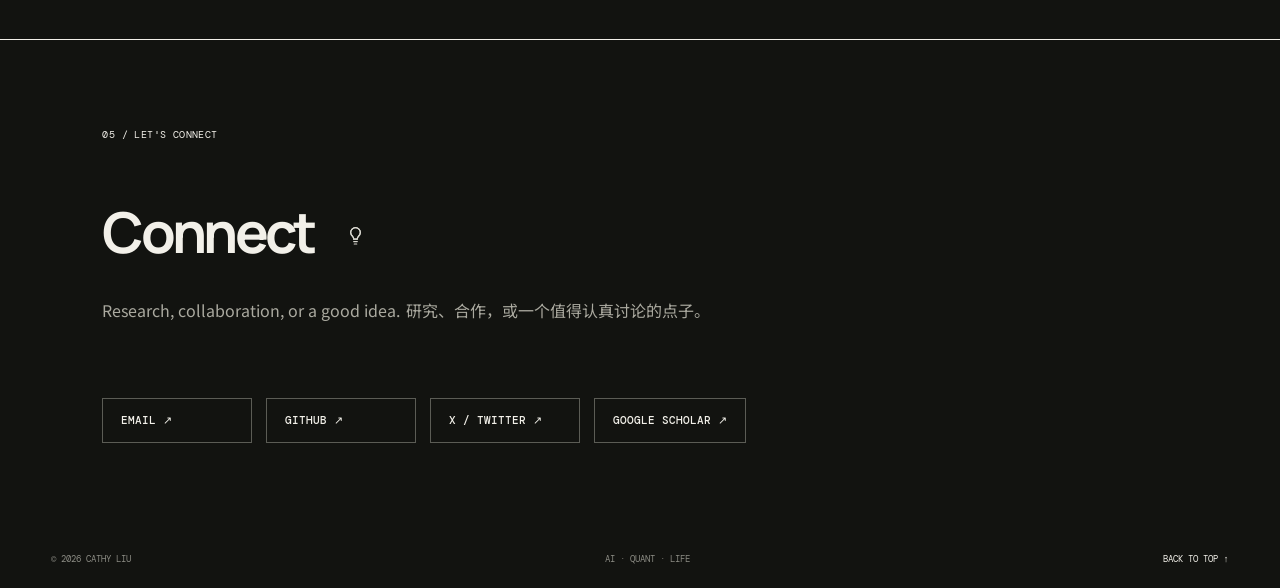
==== commit 0a5e5a59: "style: refine travel map and work layout Clarify dense travel markers and enlarge the research-direc" ====
--- a/index.html
+++ b/index.html
@@ -8,7 +8,7 @@
   <link rel="preconnect" href="https://fonts.googleapis.com">
   <link rel="preconnect" href="https://fonts.gstatic.com" crossorigin>
   <link href="https://fonts.googleapis.com/css2?family=DM+Mono:wght@400;500&family=Manrope:wght@500;600;700;800&family=Noto+Sans+SC:wght@400;500;700;900&family=Noto+Serif+SC:wght@400;500;600&display=swap" rel="stylesheet">
-  <link rel="stylesheet" href="styles.css?v=20260930-16" />
+  <link rel="stylesheet" href="styles.css?v=20260930-22" />
 </head>
 <body>
   <header class="site-header">
--- a/styles.css
+++ b/styles.css
@@ -117,13 +117,13 @@
 .coordinates { position: absolute; right: 0; bottom: 0; font-size: .57rem; line-height: 1.7; text-align: right; }
 .scroll-note { grid-column: 2; font-size: .58rem; }
 
-.manifesto { padding: clamp(54px, 7vw, 100px) clamp(20px, 8vw, 130px); display: grid; grid-template-columns: 80px minmax(0, 1fr) minmax(240px, 380px); gap: clamp(28px, 4vw, 72px); align-items: center; border-bottom: 1px solid var(--ink); }
+.manifesto { padding: clamp(54px, 7vw, 100px) clamp(20px, 8vw, 130px); display: grid; grid-template-columns: 64px minmax(0, 1fr) minmax(320px, 520px); gap: clamp(28px, 4vw, 72px); align-items: center; border-bottom: 1px solid var(--ink); }
 .section-number { margin: 5px 0 0; font-size: .65rem; }
 .manifesto-copy p { max-width: 760px; margin: 0; font: 700 clamp(1.6rem, 3.2vw, 3.4rem)/1.28 var(--display); letter-spacing: -.05em; }
 .manifesto-copy .translation { display: block; max-width: 640px; margin: .82em 0 0; color: var(--muted); font: 500 clamp(1rem, 1.25vw, 1.2rem)/1.85 var(--chinese-display); letter-spacing: .015em; }
-.quote-attribution { display: block; margin-top: .9em; color: var(--ink); font: 500 .68em/1 var(--mono); letter-spacing: .04em; }
-.research-direction { margin: 0; }
-.research-direction img { display: block; width: 100%; max-height: 340px; object-fit: contain; }
+.quote-attribution { display: block; margin-top: .9em; color: var(--ink); font: 500 .84em/1 var(--mono); letter-spacing: .04em; }
+.research-direction { width: min(100%, 520px); margin: 0; justify-self: center; }
+.research-direction img { display: block; width: 100%; max-height: 440px; object-fit: contain; }
 
 .research-grid { display: grid; grid-template-columns: 1fr; border-bottom: 1px solid var(--ink); }
 .discipline { position: relative; min-height: 540px; padding: clamp(30px, 4vw, 52px); }
@@ -169,7 +169,7 @@
 .life-content h2 { margin: 0 0 24px; font-size: clamp(2.25rem, 3.7vw, 4rem); line-height: 1.03; }
 .life-content p, .contact-intro { color: #aaa99f; font-size: 1rem; font-weight: 400; line-height: 1.9; }
 .life-content p { max-width: 590px; margin: 0; }
-.life-entry { display: inline-block; margin-top: 36px; padding-bottom: 7px; border-bottom: 1px solid var(--life); color: var(--life); font-size: .65rem; }
+.life-entry { display: inline-block; margin-top: 36px; padding-bottom: 7px; border-bottom: 1px solid var(--life); color: var(--life); font-size: .74rem; }
 .life-title-link:hover .life-entry { color: var(--paper); border-color: var(--paper); }
 .life-photo {
   position: relative;
@@ -231,6 +231,24 @@
 .contact-channel { display: inline-flex; align-items: center; gap: 9px; color: var(--paper); }
 .contact-channel small { color: #8c8c84; font: 500 .7rem/1 'Noto Sans SC', sans-serif; }
 .contact-links a:hover { background: var(--paper); color: var(--ink); }
+
+.life-project .life-meta { grid-template-columns: repeat(4, 1fr); }
+.life-map { margin-top: clamp(58px, 8vw, 108px); }
+.life-map-frame { overflow: hidden; }
+.world-map { display: block; width: 100%; height: auto; min-height: 230px; }
+.china-map-frame { margin-top: clamp(34px, 5vw, 64px); overflow: hidden; }
+.china-map { display: block; width: 100%; height: auto; min-height: 420px; }
+.map-legend { display: inline-flex; align-items: center; gap: 8px; margin: 16px 0 0; font: 500 .62rem/1 var(--mono); letter-spacing: .05em; }
+.map-legend span { width: 8px; height: 8px; border-radius: 50%; background: #ff5a36; box-shadow: 0 0 0 4px rgba(255, 90, 54, .18); }
+.map-fallback { fill: rgba(18, 19, 16, .035); stroke: var(--ink); stroke-width: 1.4; stroke-linejoin: round; }
+.map-country { fill: rgba(18, 19, 16, .035); stroke: var(--ink); stroke-width: .8; stroke-linejoin: round; }
+.china-fallback { fill: rgba(18, 19, 16, .035); stroke: var(--ink); stroke-width: 1.4; stroke-linejoin: round; }
+.china-province { fill: rgba(18, 19, 16, .035); stroke: var(--ink); stroke-width: .8; stroke-linejoin: round; }
+.visited-place-halo { fill: #ff5a36; opacity: .23; }
+.visited-place-core { fill: #ff5a36; stroke: var(--paper); stroke-width: 1.5px; }
+.visited-place-label { fill: var(--ink); font: 500 11px/1 var(--mono); letter-spacing: .015em; paint-order: stroke; stroke: var(--paper); stroke-width: 3px; stroke-linejoin: round; }
+.world-map.is-detailed .map-fallback { display: none; }
+.china-map.is-detailed .china-fallback { display: none; }
 footer { padding: 24px clamp(20px, 4vw, 64px); display: flex; justify-content: space-between; background: var(--ink); color: #8c8c84; font: 400 .58rem/1 var(--mono); }
 footer a { color: var(--paper); text-decoration: none; }
 
@@ -242,7 +260,7 @@
   .orbit { width: 260px; }
   .scroll-note { grid-column: 2; }
   .manifesto { grid-template-columns: 60px minmax(0, 1fr); }
-  .research-direction { grid-column: 2; width: min(100%, 420px); }
+  .research-direction { grid-column: 2; width: min(100%, 500px); }
   .research-grid { grid-template-columns: 1fr; }
   .discipline { min-height: auto; }
   .discipline + .discipline { border-left: 0; border-top: 1px solid var(--ink); }
@@ -285,6 +303,9 @@
   .contact-links { margin-top: 50px; }
   footer { padding: 22px 18px; gap: 12px; flex-wrap: wrap; }
   footer span:nth-child(2) { display: none; }
+  .life-project .life-meta { grid-template-columns: 1fr; }
+  .world-map { width: 160%; margin-left: -30%; }
+  .china-map { width: 135%; min-height: 360px; margin-left: -17.5%; }
 }
 
 @media (prefers-reduced-motion: reduce) {
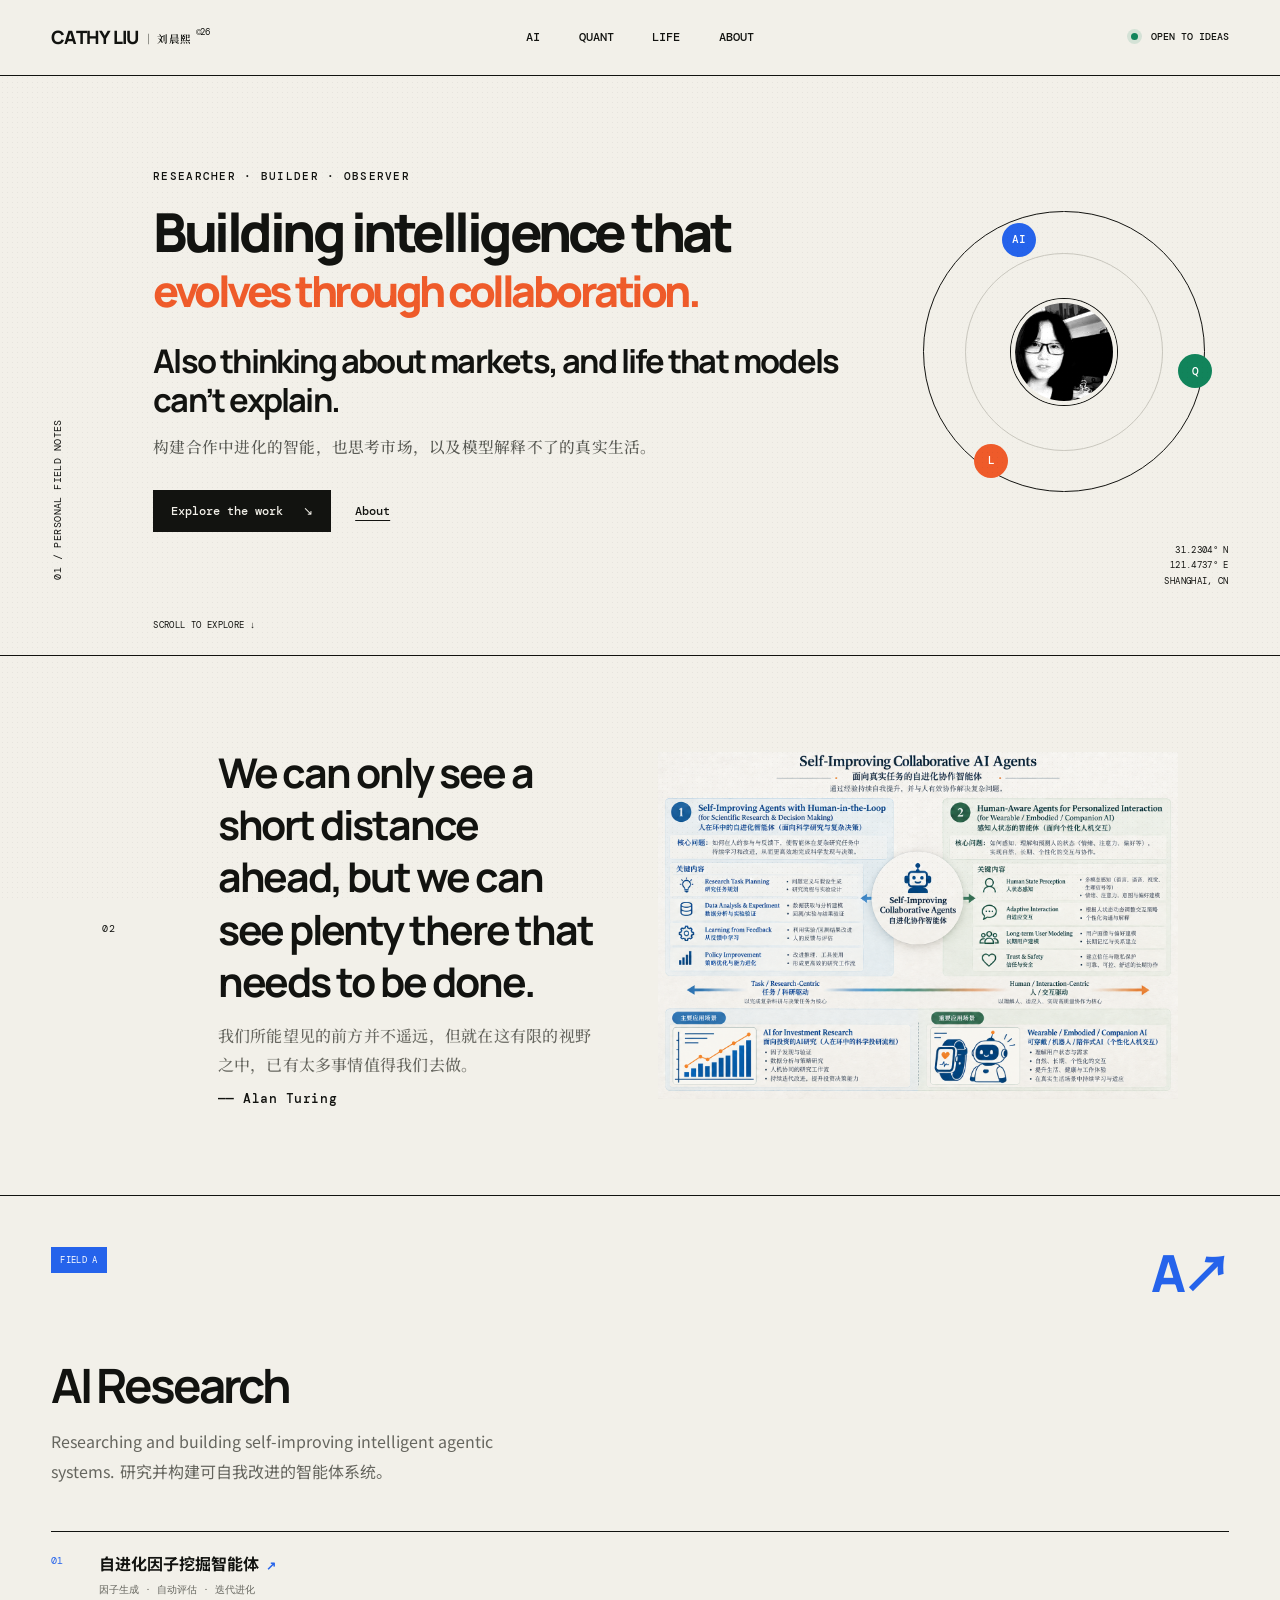
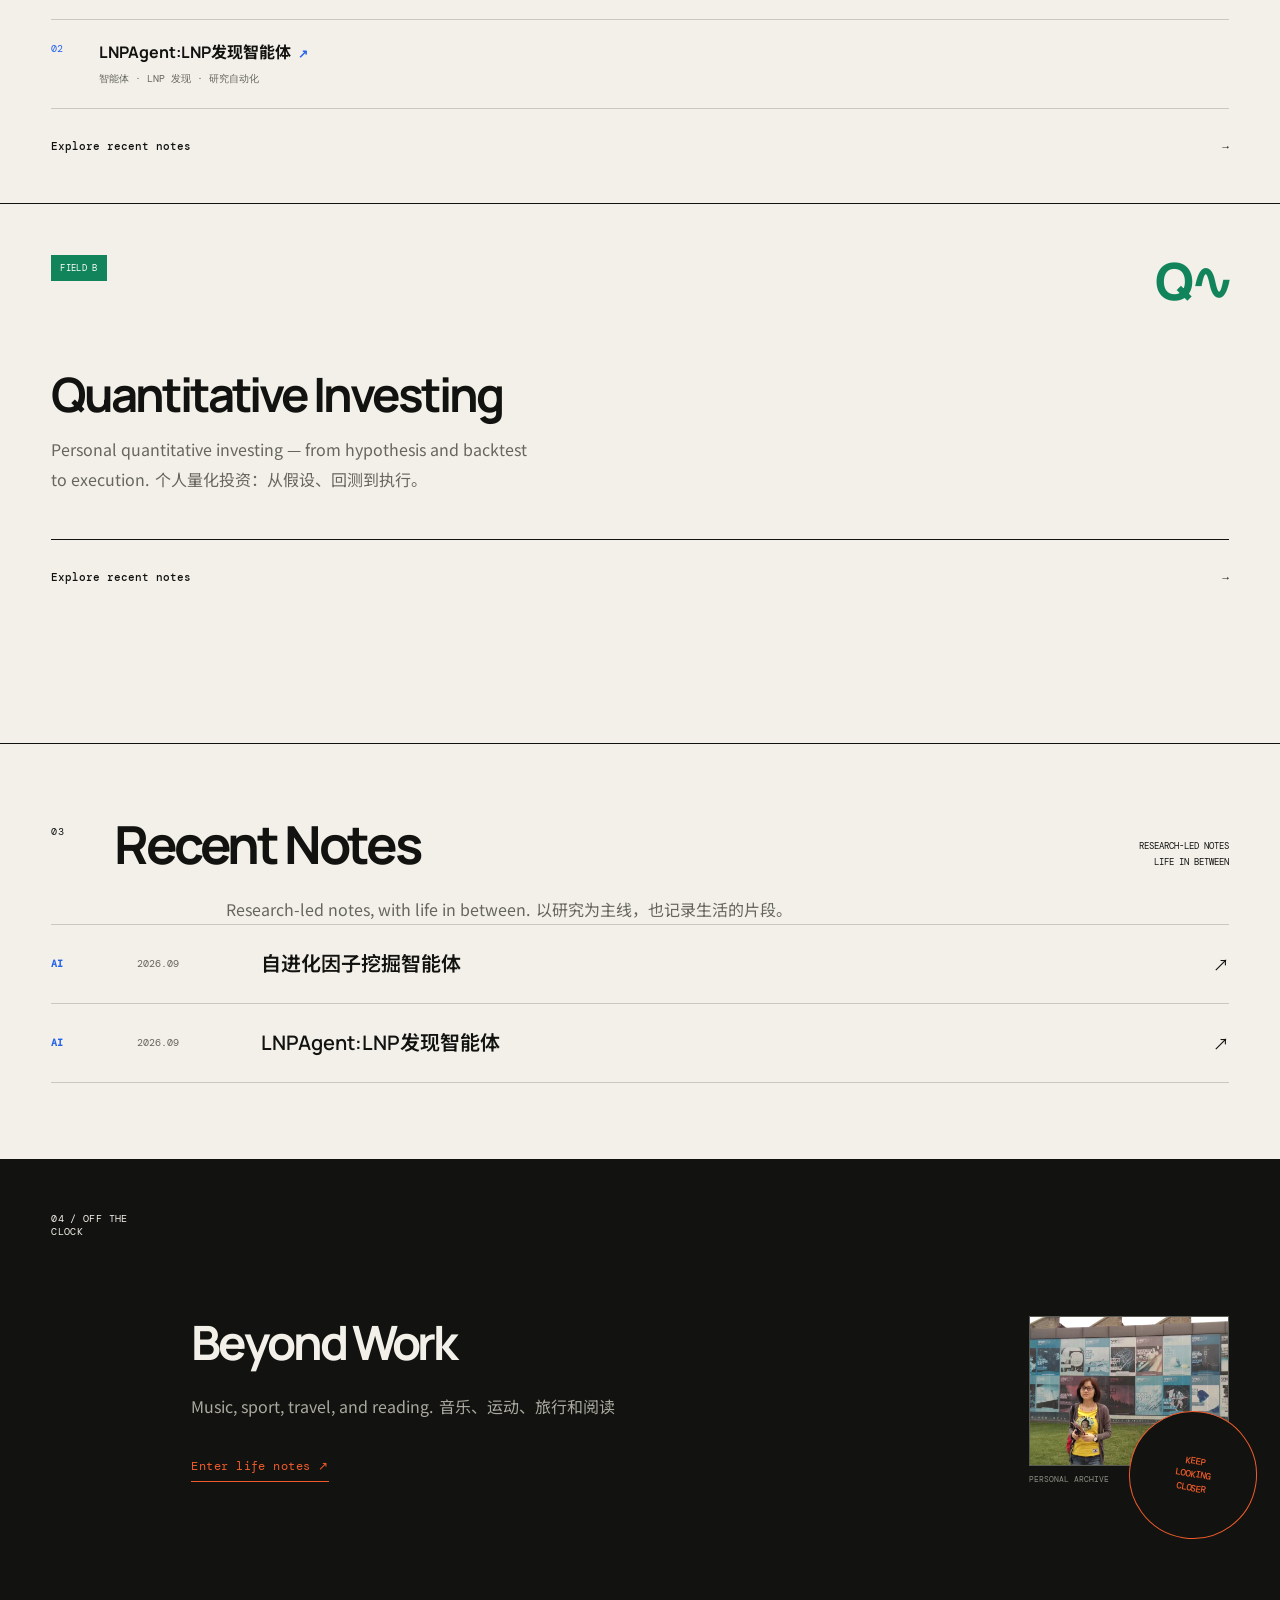
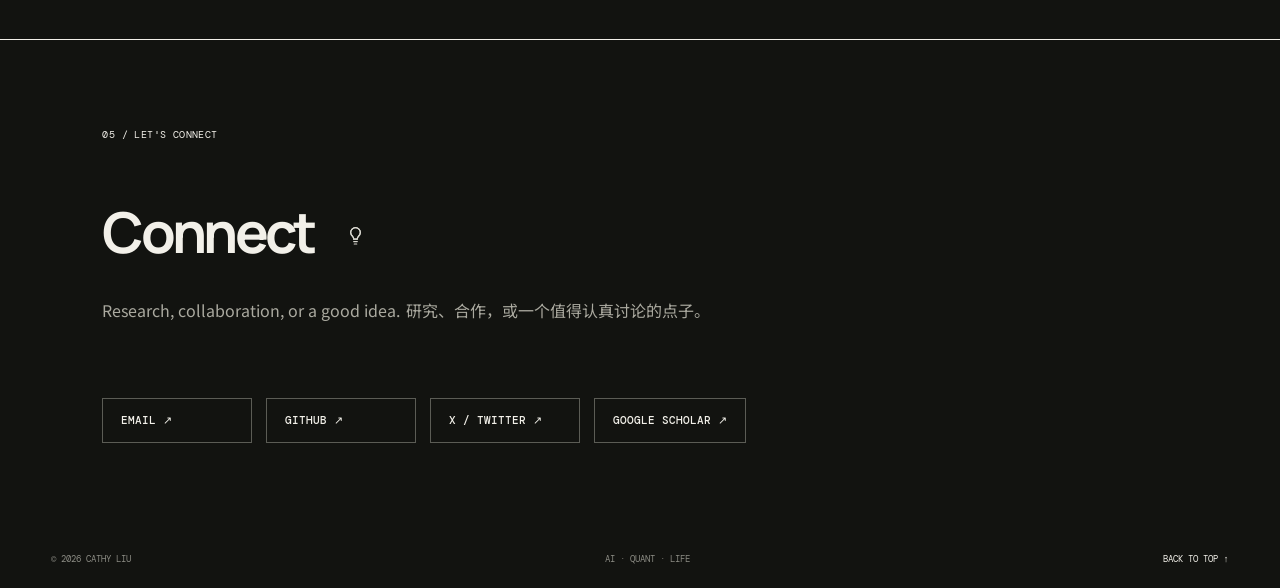
==== commit 8e206b3d: "style: add Chinese name to wordmark Show 刘晨熙 beside CATHY LIU with a fullwidth divider across all si" ====
--- a/index.html
+++ b/index.html
@@ -8,11 +8,11 @@
   <link rel="preconnect" href="https://fonts.googleapis.com">
   <link rel="preconnect" href="https://fonts.gstatic.com" crossorigin>
   <link href="https://fonts.googleapis.com/css2?family=DM+Mono:wght@400;500&family=Manrope:wght@500;600;700;800&family=Noto+Sans+SC:wght@400;500;700;900&family=Noto+Serif+SC:wght@400;500;600&display=swap" rel="stylesheet">
-  <link rel="stylesheet" href="styles.css?v=20260930-22" />
+  <link rel="stylesheet" href="styles.css?v=20260930-23" />
 </head>
 <body>
   <header class="site-header">
-    <a class="wordmark" href="#top" aria-label="Back to home">CATHY LIU<span>©26</span></a>
+    <a class="wordmark" href="#top" aria-label="Back to home">CATHY LIU<b class="wordmark-cn">｜ 刘晨熙</b><span>©26</span></a>
     <nav class="nav-links" aria-label="Primary navigation">
       <a href="#ai">AI</a>
       <a href="#quant">QUANT</a>
--- a/styles.css
+++ b/styles.css
@@ -51,6 +51,12 @@
   font: 800 1.15rem/1 var(--display);
   letter-spacing: -.04em;
   text-decoration: none;
+}
+.wordmark .wordmark-cn {
+  margin-left: .38em;
+  font: 600 .66rem/1 var(--chinese-display);
+  letter-spacing: .03em;
+  vertical-align: .12em;
 }
 .wordmark span { margin-left: 5px; font: 400 .56rem/1 var(--mono); vertical-align: top; }
 .nav-links { display: flex; gap: clamp(18px, 3vw, 46px); }
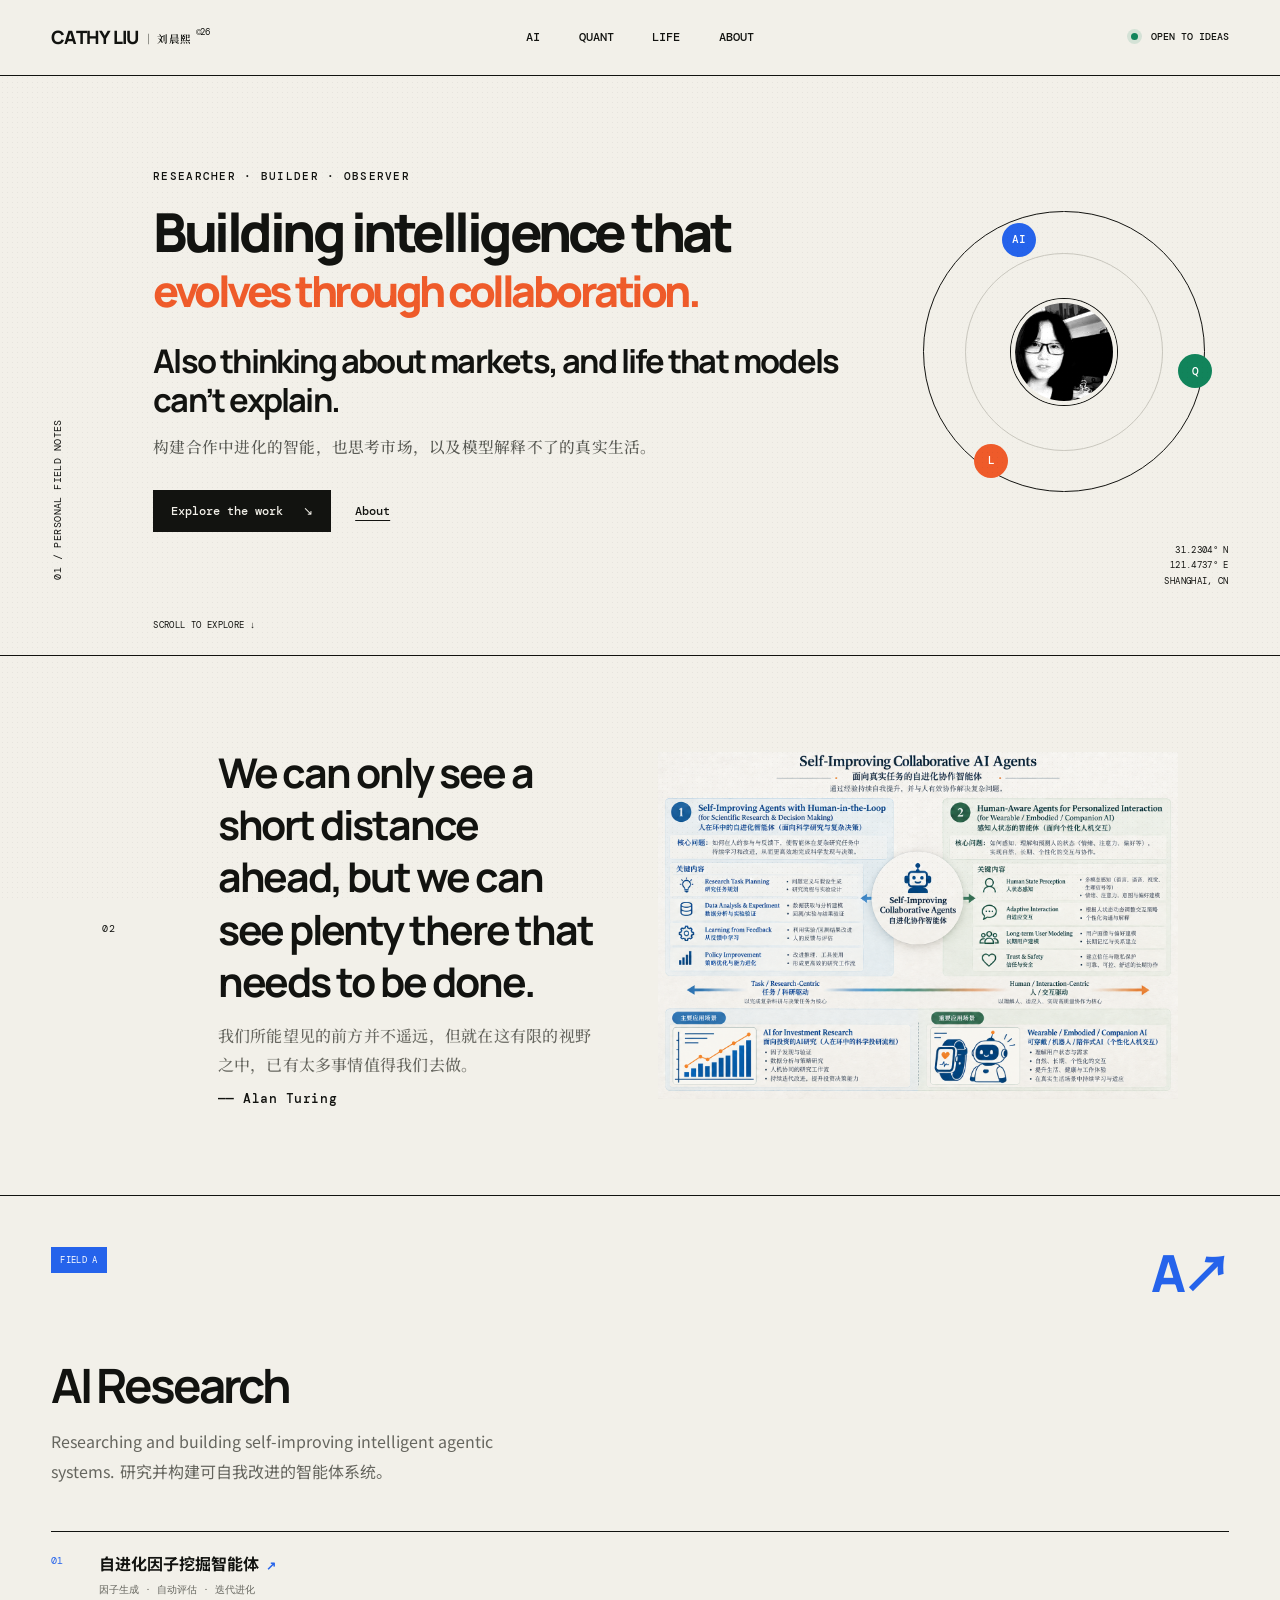
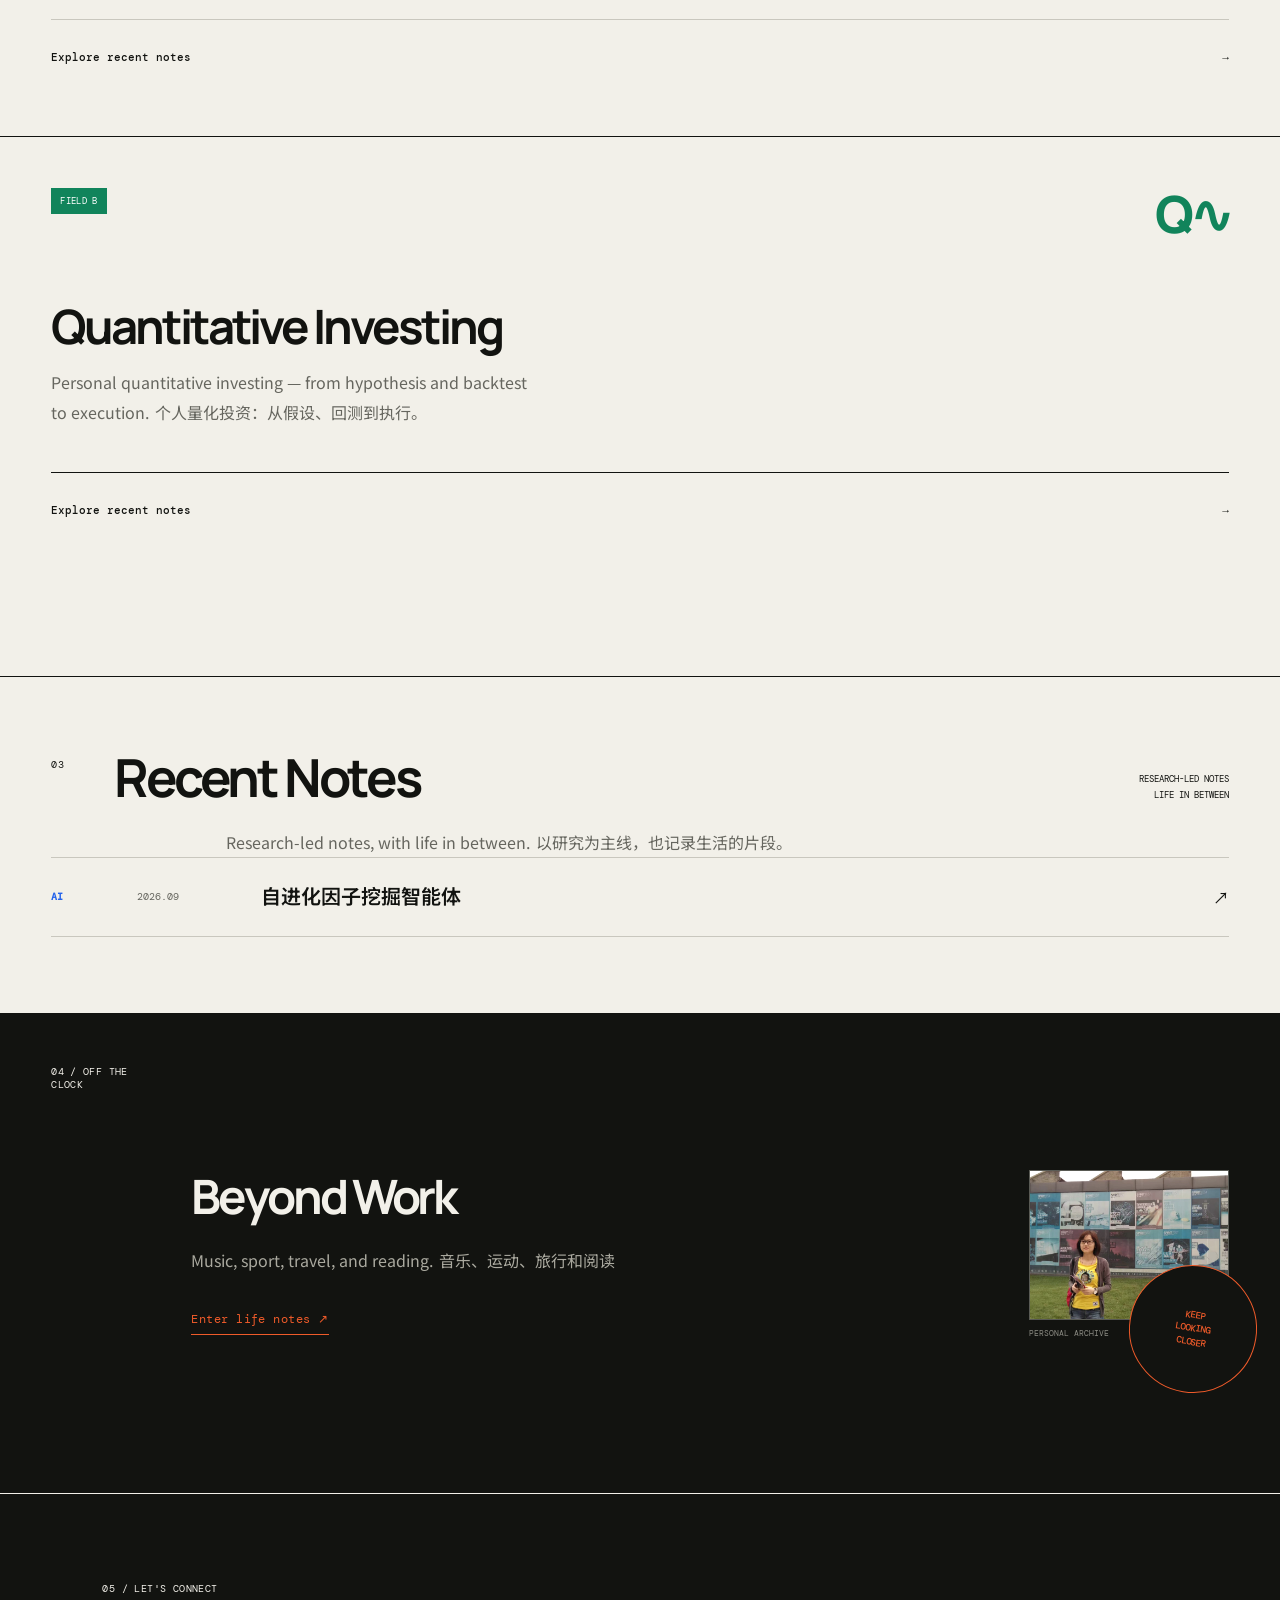
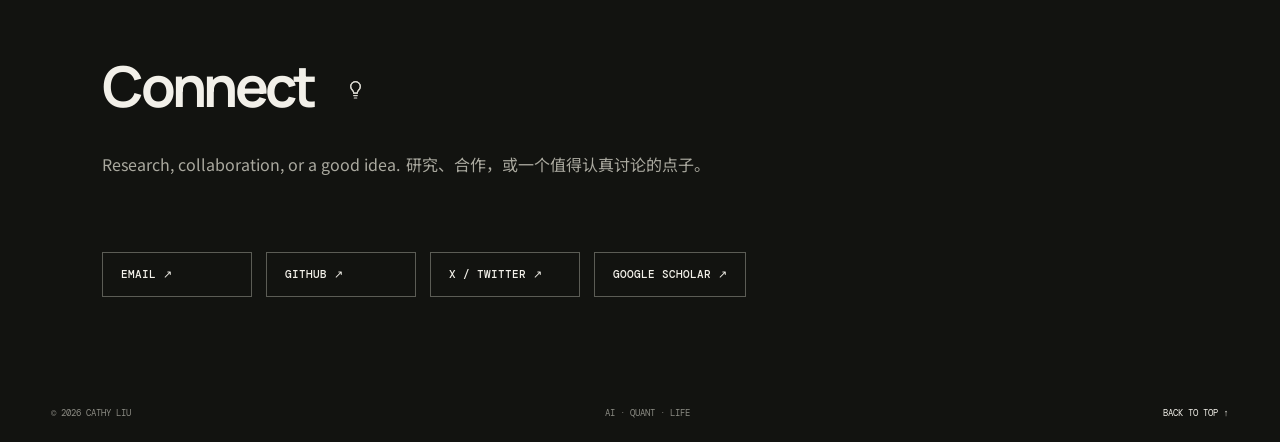
==== commit 1df76367: "chore: remove LNPAgent project Remove the project pages and all homepage references so visitors cann" ====
--- a/index.html
+++ b/index.html
@@ -67,7 +67,6 @@
           <!-- AI_PROJECTS_START -->
 
           <li data-content-id="self-evolving-factor-agent" data-content-date="2026.09" data-section="ai" data-legacy-path="projects/self-evolving-factor-agent.html"><span>01</span><div><h3><a class="project-link" href="projects/ai/2026/self-evolving-factor-agent.html">自进化因子挖掘智能体</a></h3><p>因子生成 · 自动评估 · 迭代进化</p></div></li>
-                    <li data-content-id="lnp-agent" data-content-date="2026-09-01" data-section="ai" data-legacy-path="projects/lnp-agent.html"><span>02</span><div><h3><a class="project-link" href="projects/ai/2026/lnp-agent.html">LNPAgent:LNP发现智能体</a></h3><p>智能体 · LNP 发现 · 研究自动化</p></div></li>
           <!-- AI_PROJECTS_END -->
         </ol>
         <a class="view-all" href="#notes">Explore recent notes <span>→</span></a>
@@ -94,7 +93,6 @@
       <!-- RECENT_NOTES_START -->
 
       <a class="note-row" href="projects/ai/2026/self-evolving-factor-agent.html"><span class="note-kind ai-dot">AI</span><time datetime="2026-09">2026.09</time><h3>自进化因子挖掘智能体</h3><span class="arrow">↗</span></a>
-            <a class="note-row" href="projects/ai/2026/lnp-agent.html"><span class="note-kind ai-dot">AI</span><time datetime="2026-09">2026.09</time><h3>LNPAgent:LNP发现智能体</h3><span class="arrow">↗</span></a>
       <!-- RECENT_NOTES_END -->
     </section>
 
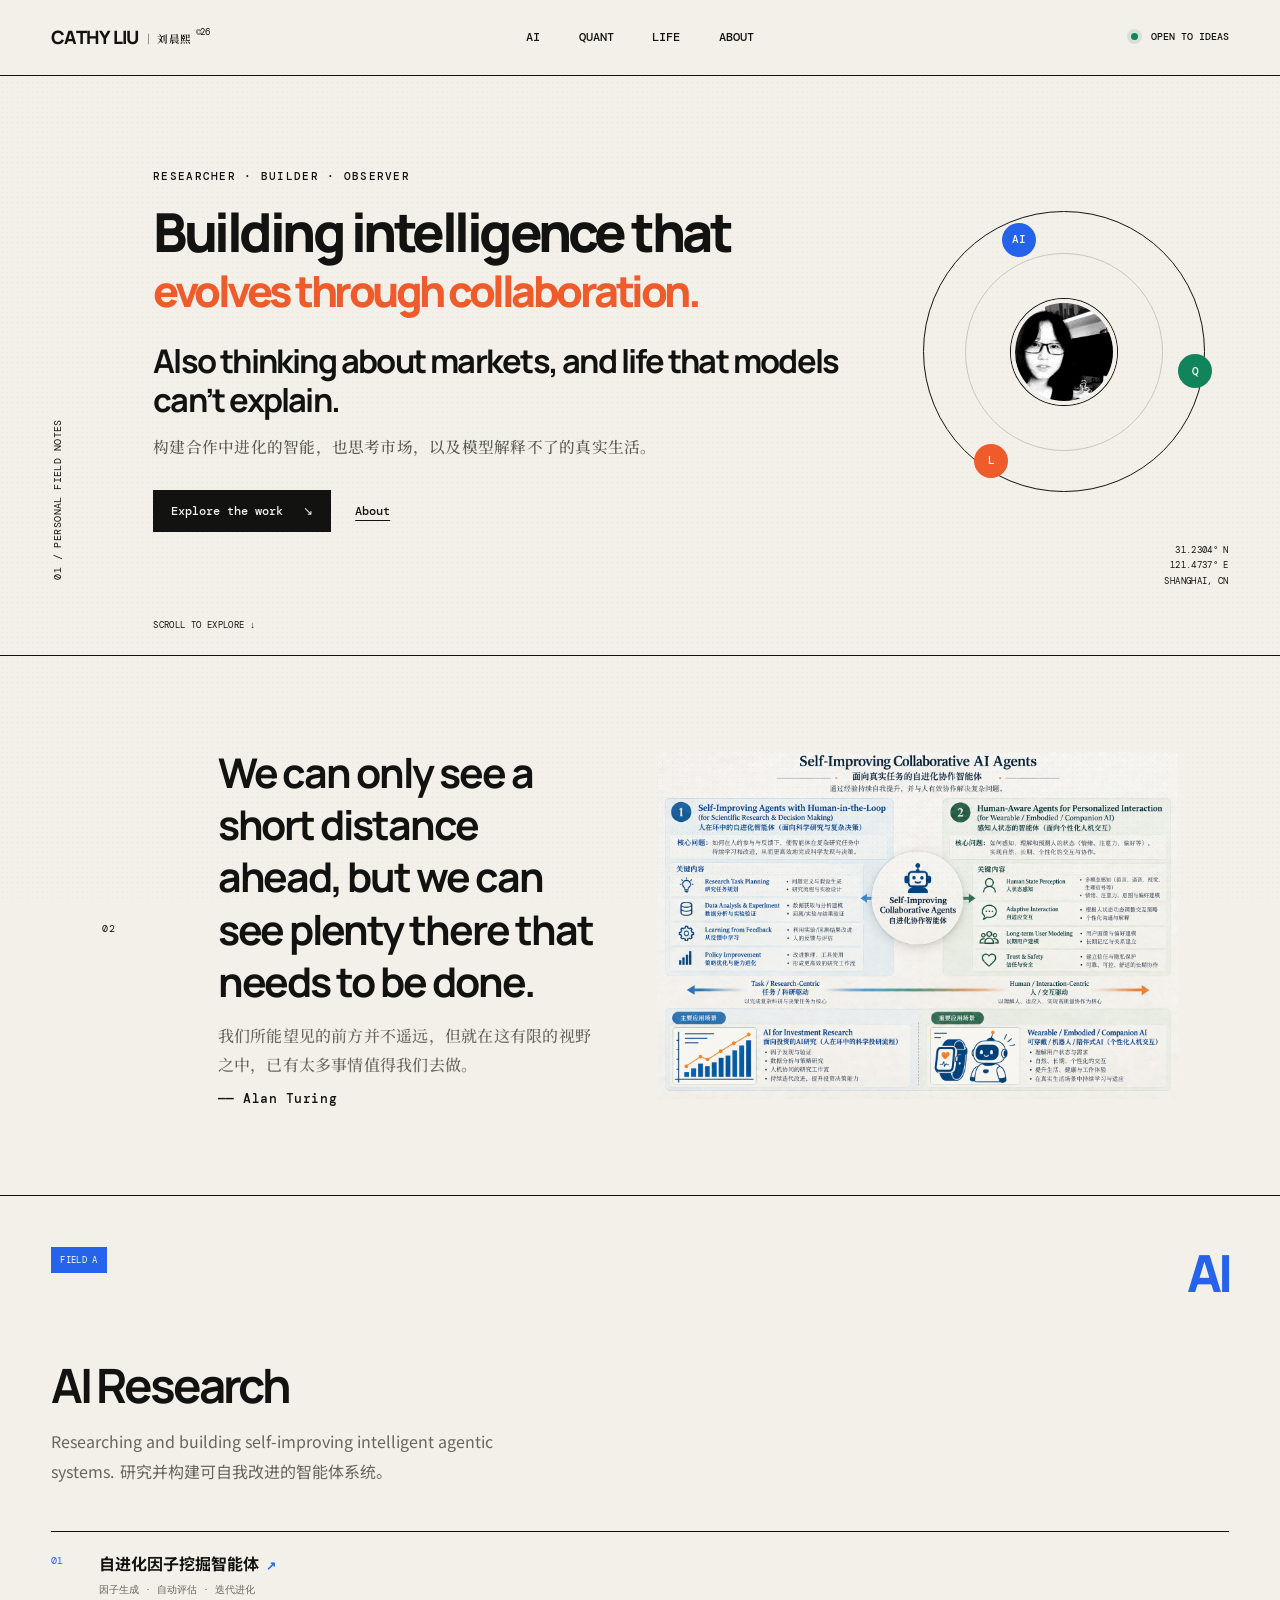
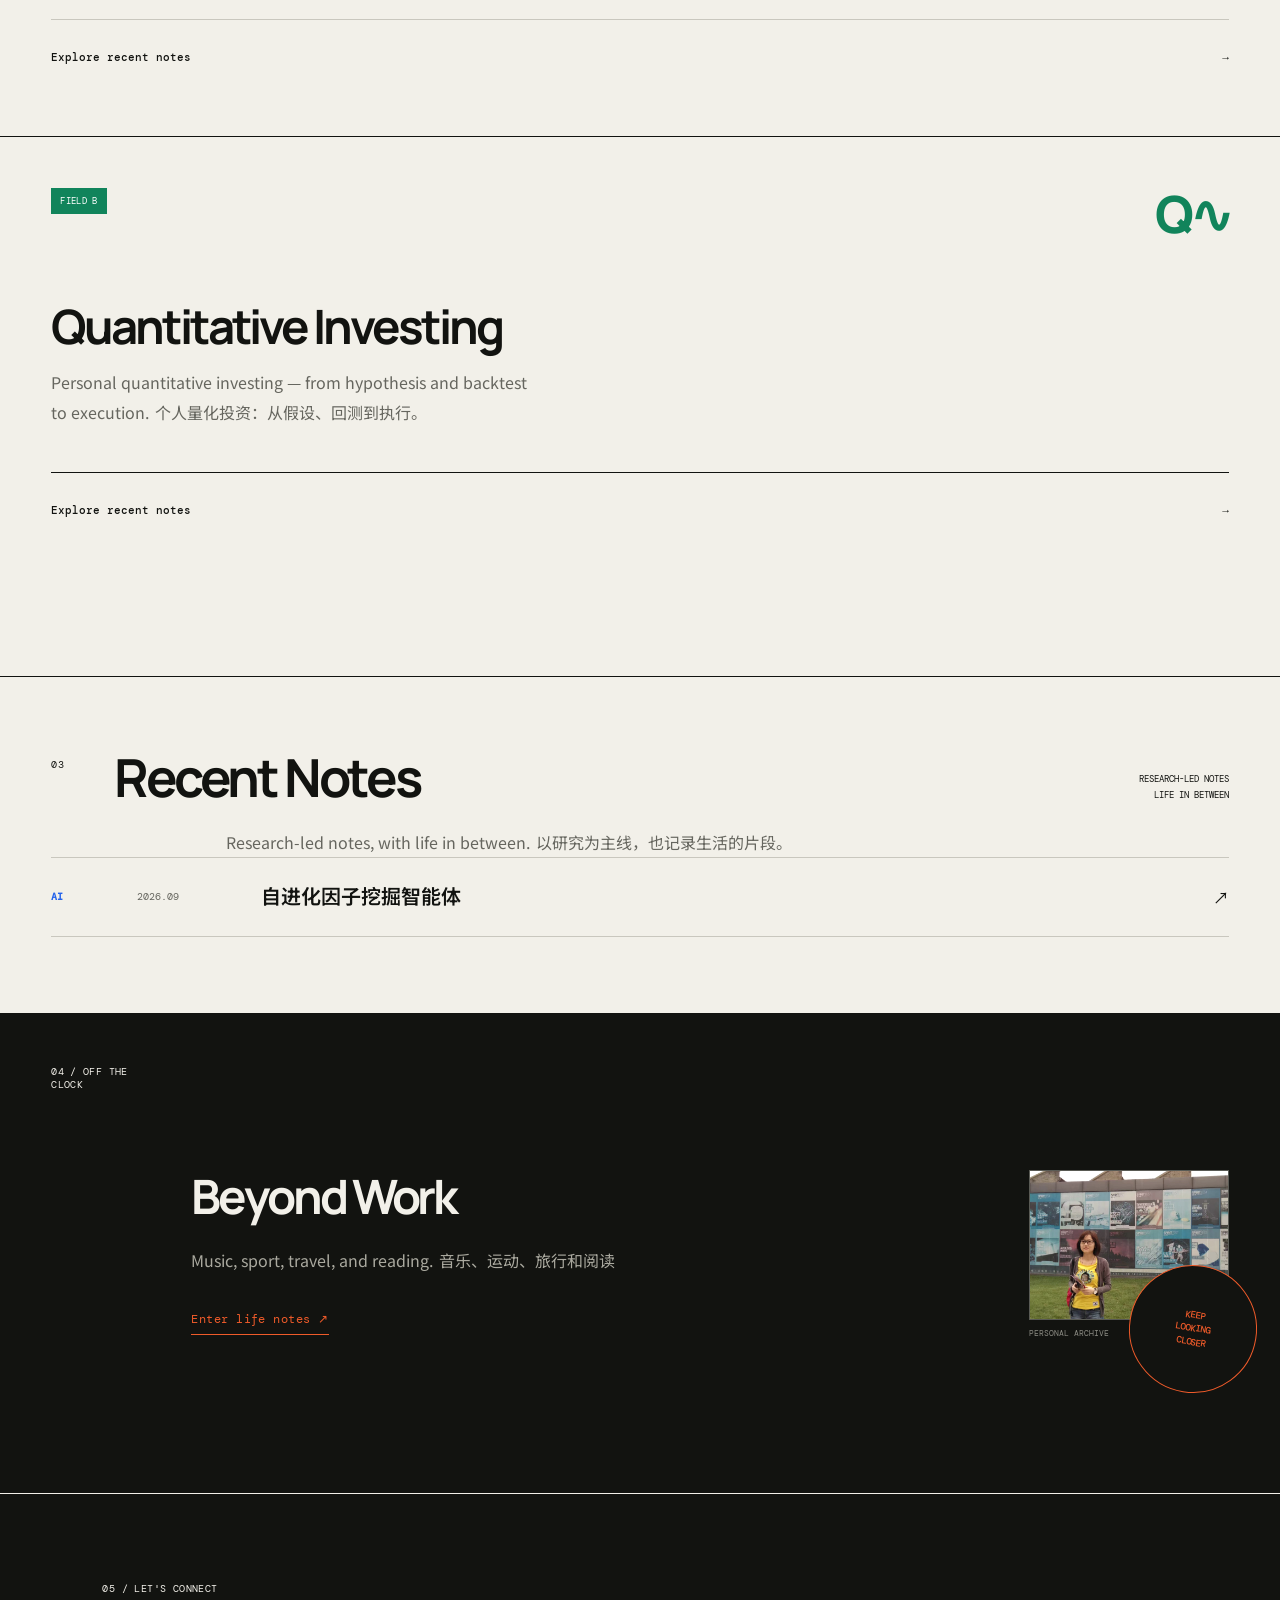
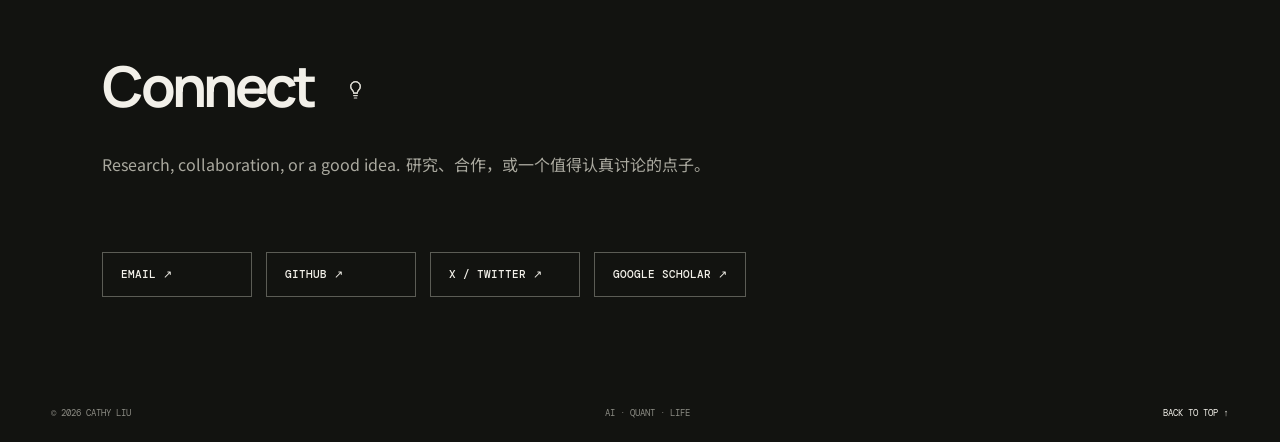
==== commit bb07c186: "fix: label AI field marker Replace the abbreviated Field A symbol with the clear AI label." ====
--- a/index.html
+++ b/index.html
@@ -60,7 +60,7 @@
 
     <section class="research-grid" aria-label="Areas of work">
       <article id="ai" class="discipline discipline-ai">
-        <div class="discipline-head"><span class="tag mono">FIELD A</span><span class="symbol">A↗</span></div>
+        <div class="discipline-head"><span class="tag mono">FIELD A</span><span class="symbol">AI</span></div>
         <h2>AI Research</h2>
         <p class="discipline-lead">Researching and building self-improving intelligent agentic systems.<span class="translation" lang="zh-CN">研究并构建可自我改进的智能体系统。</span></p>
         <ol class="project-list">
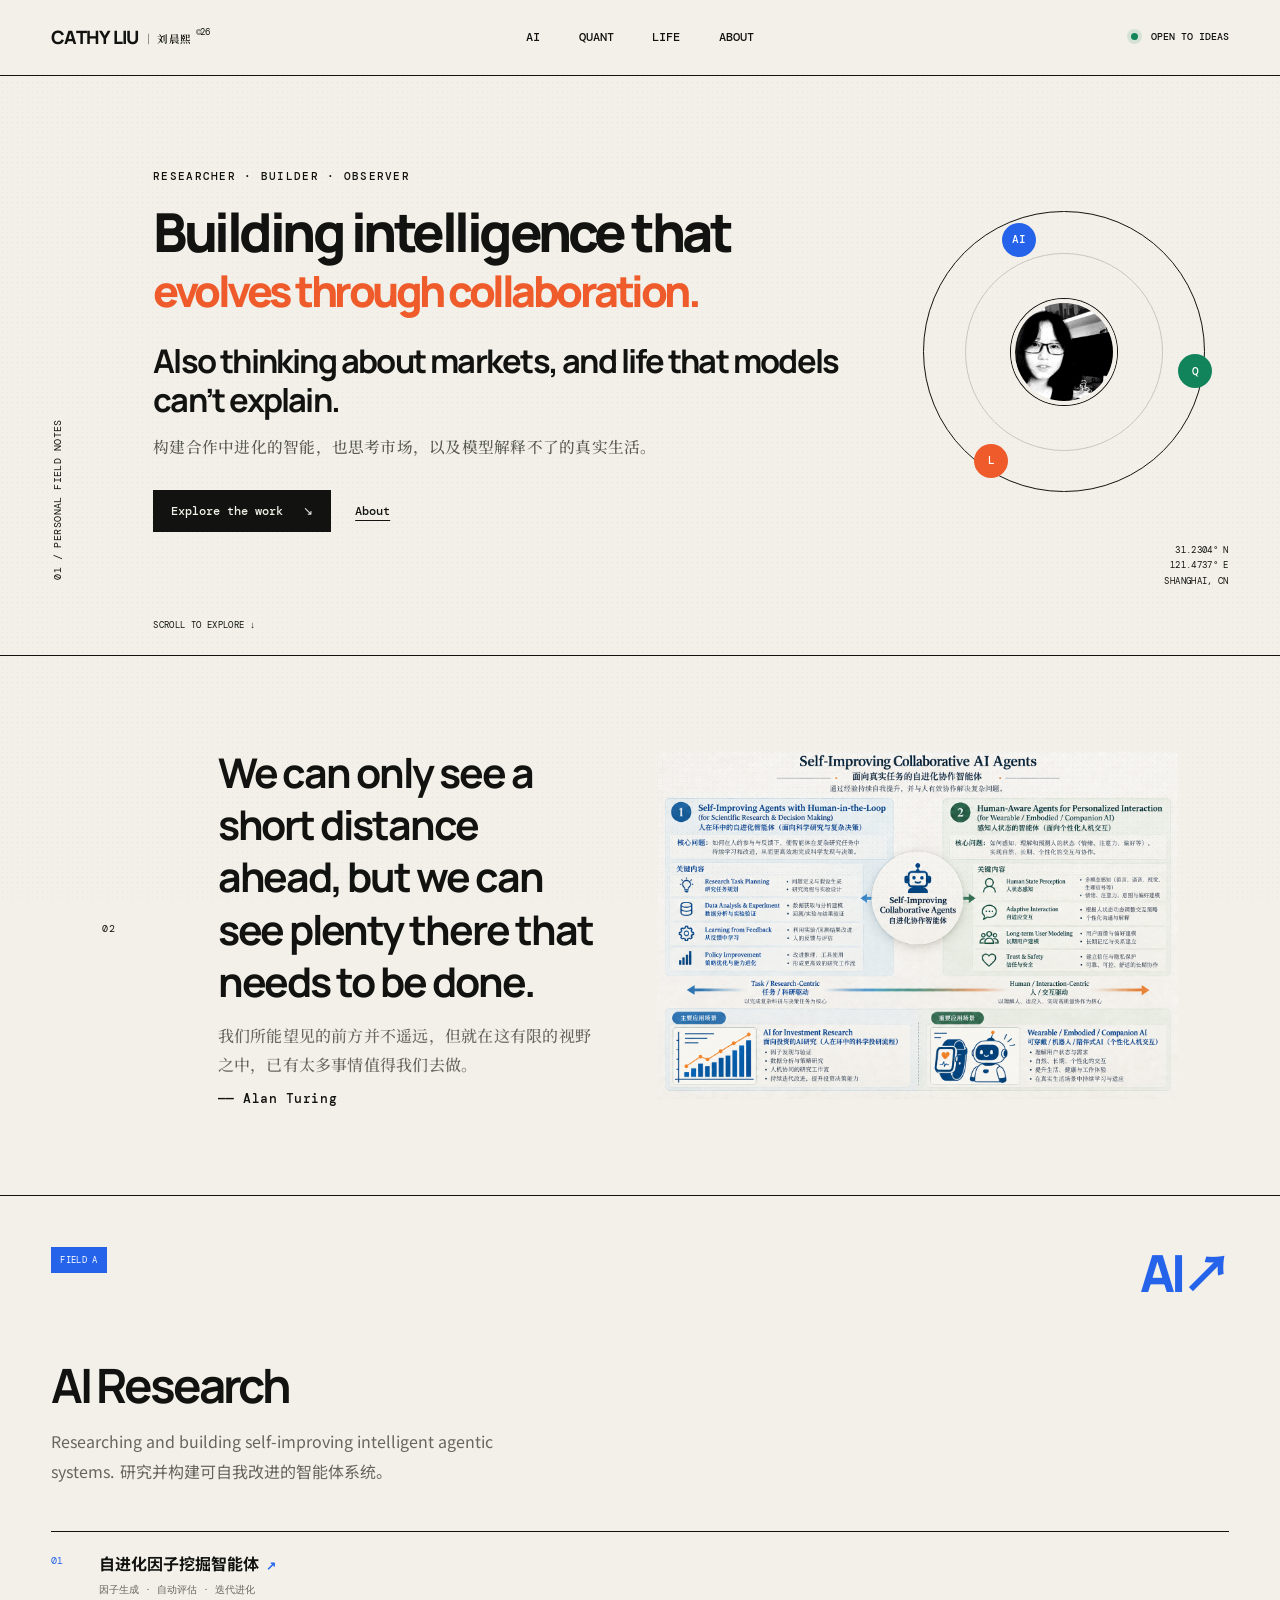
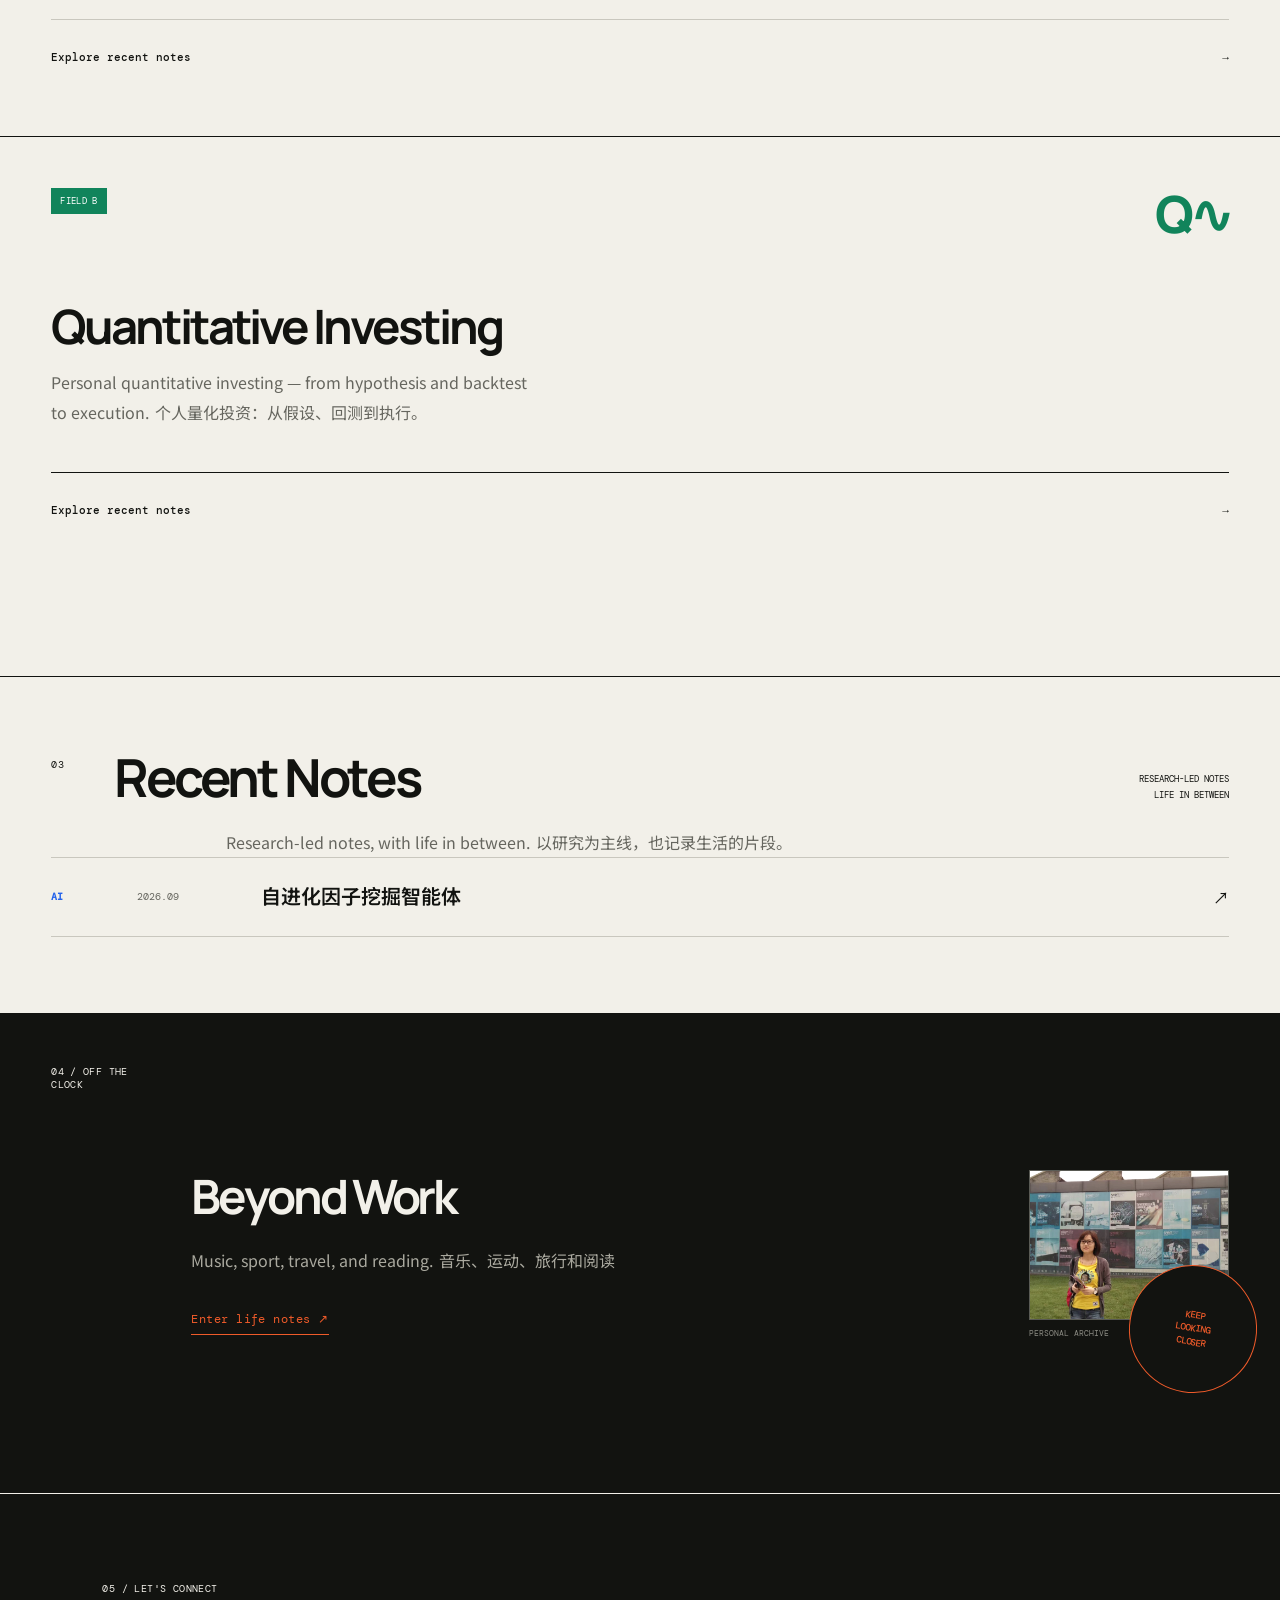
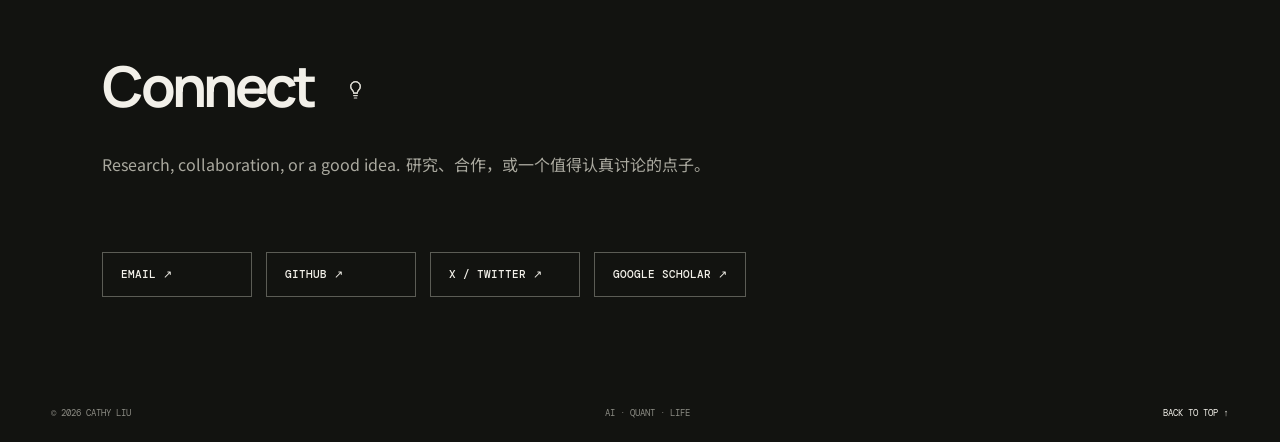
==== commit 2184be5b: "fix: label AI field marker Display the Field A marker as AI↗ on the homepage." ====
--- a/index.html
+++ b/index.html
@@ -60,7 +60,7 @@
 
     <section class="research-grid" aria-label="Areas of work">
       <article id="ai" class="discipline discipline-ai">
-        <div class="discipline-head"><span class="tag mono">FIELD A</span><span class="symbol">AI</span></div>
+        <div class="discipline-head"><span class="tag mono">FIELD A</span><span class="symbol">AI↗</span></div>
         <h2>AI Research</h2>
         <p class="discipline-lead">Researching and building self-improving intelligent agentic systems.<span class="translation" lang="zh-CN">研究并构建可自我改进的智能体系统。</span></p>
         <ol class="project-list">
